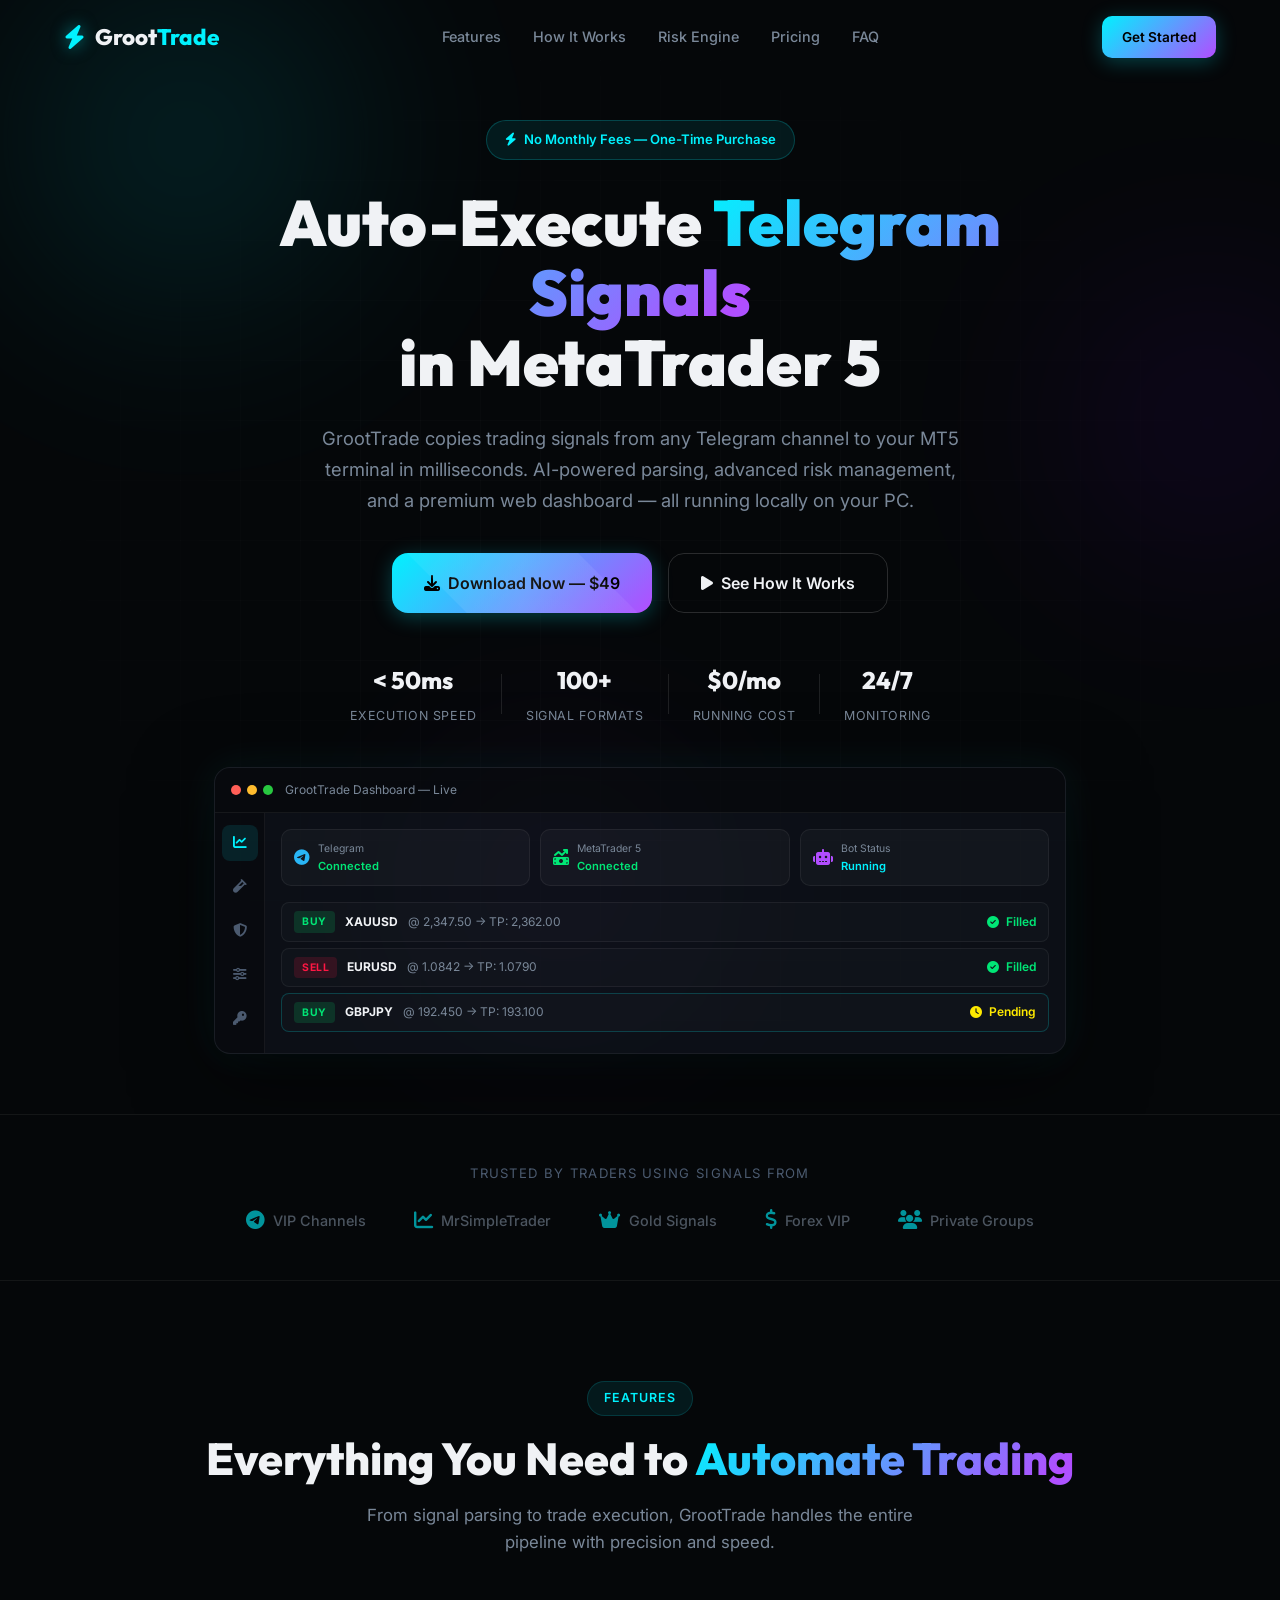
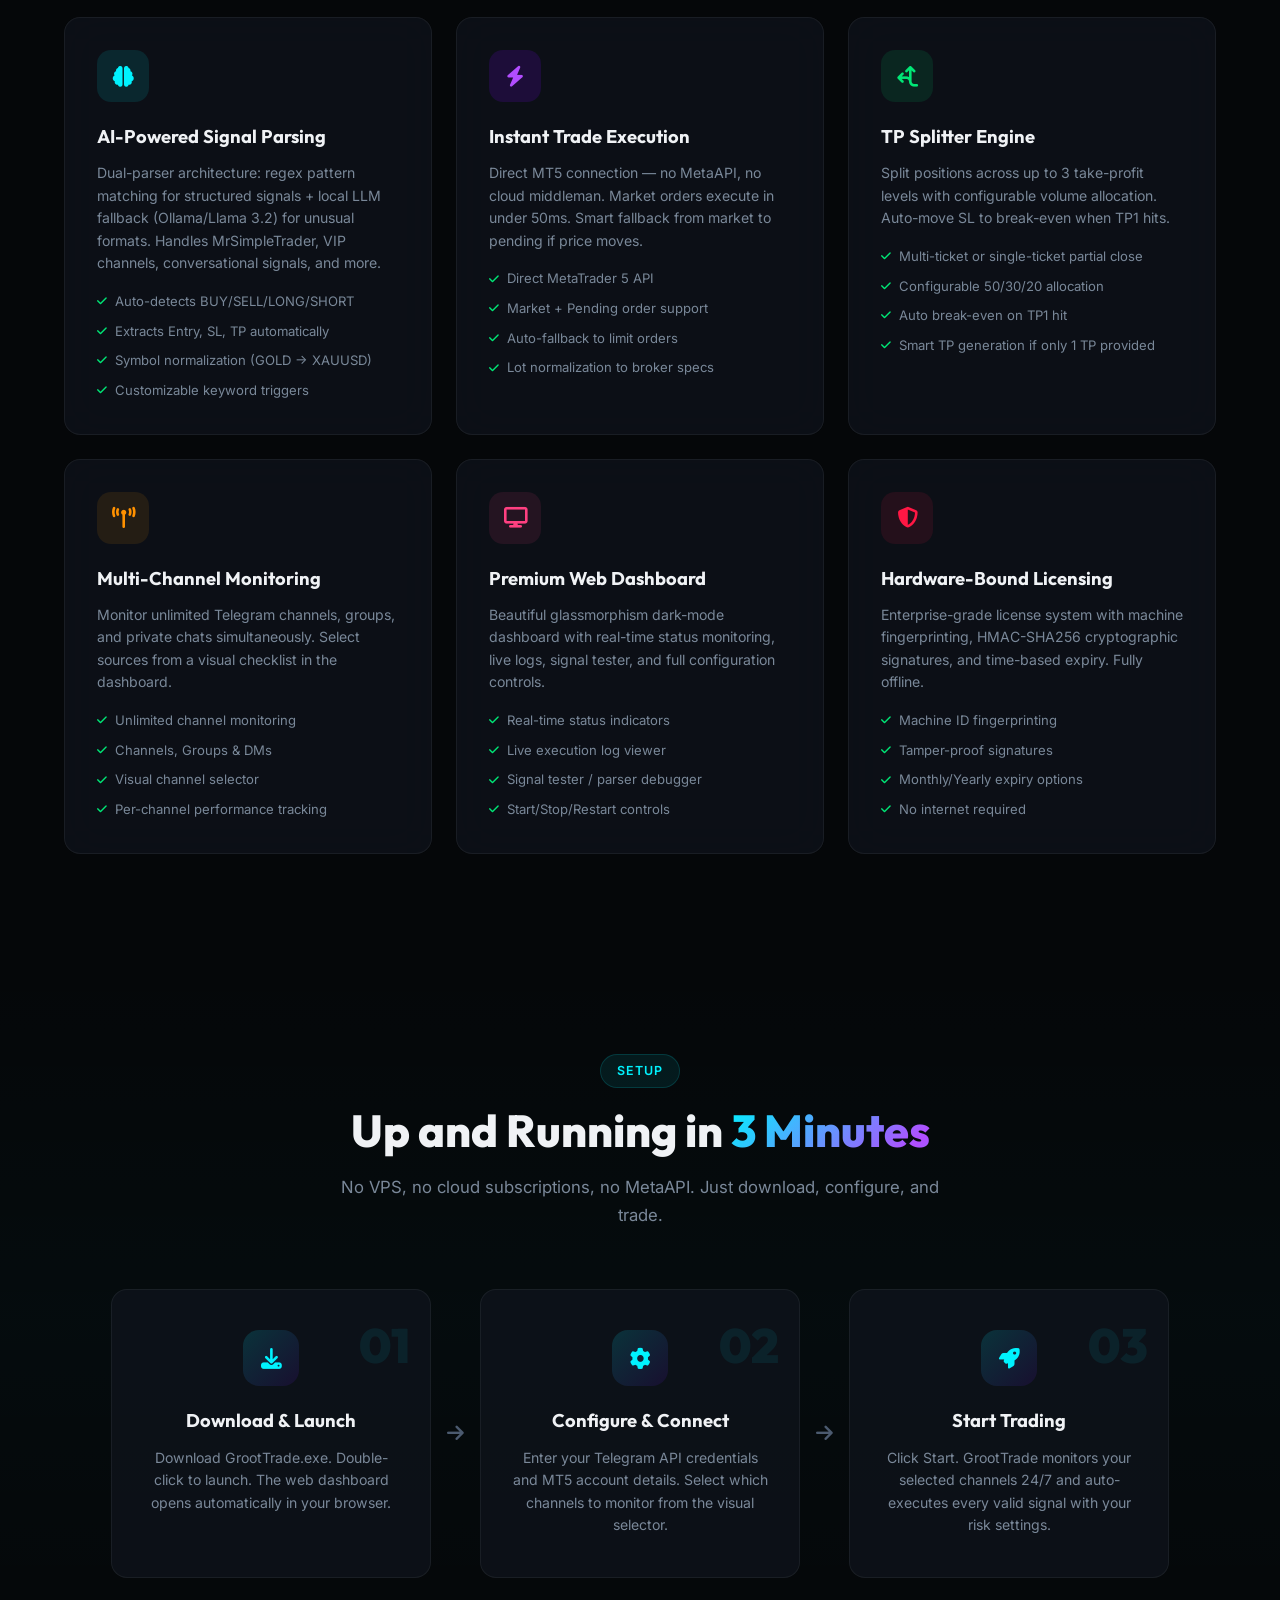
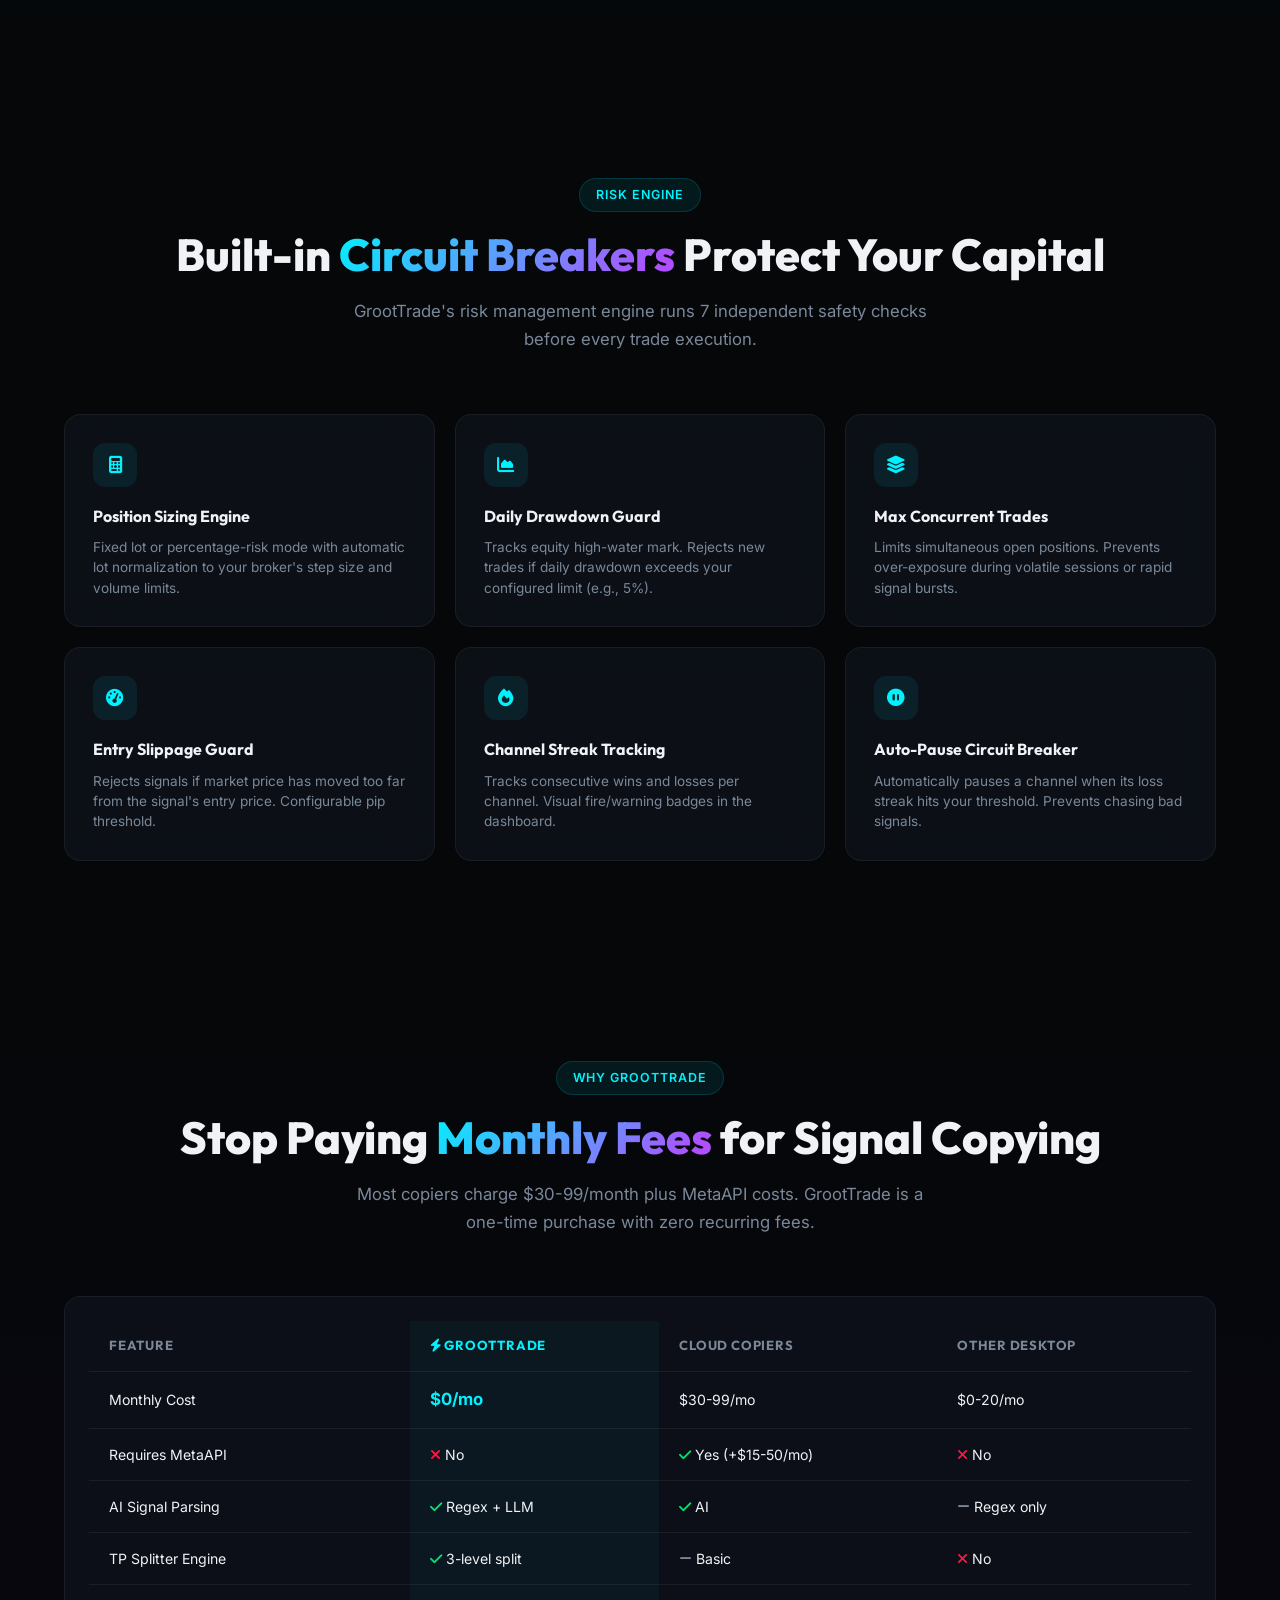
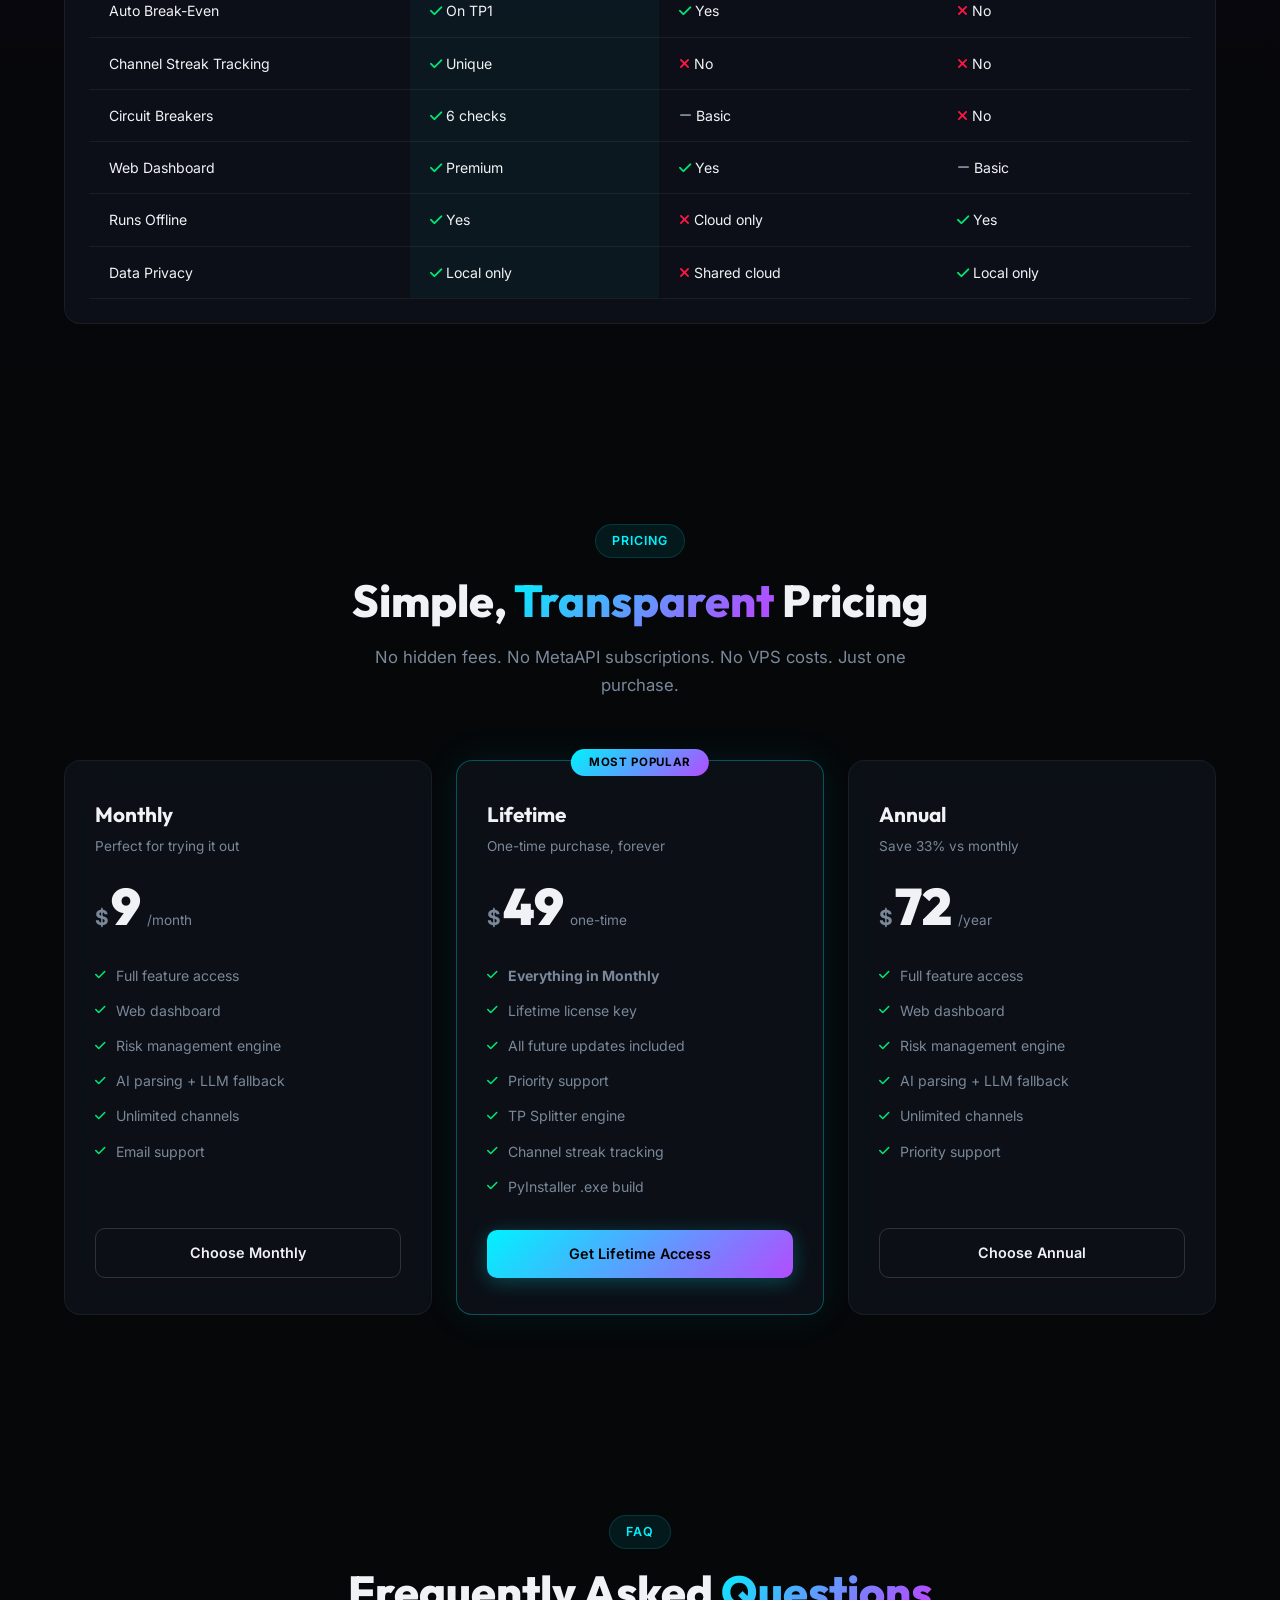
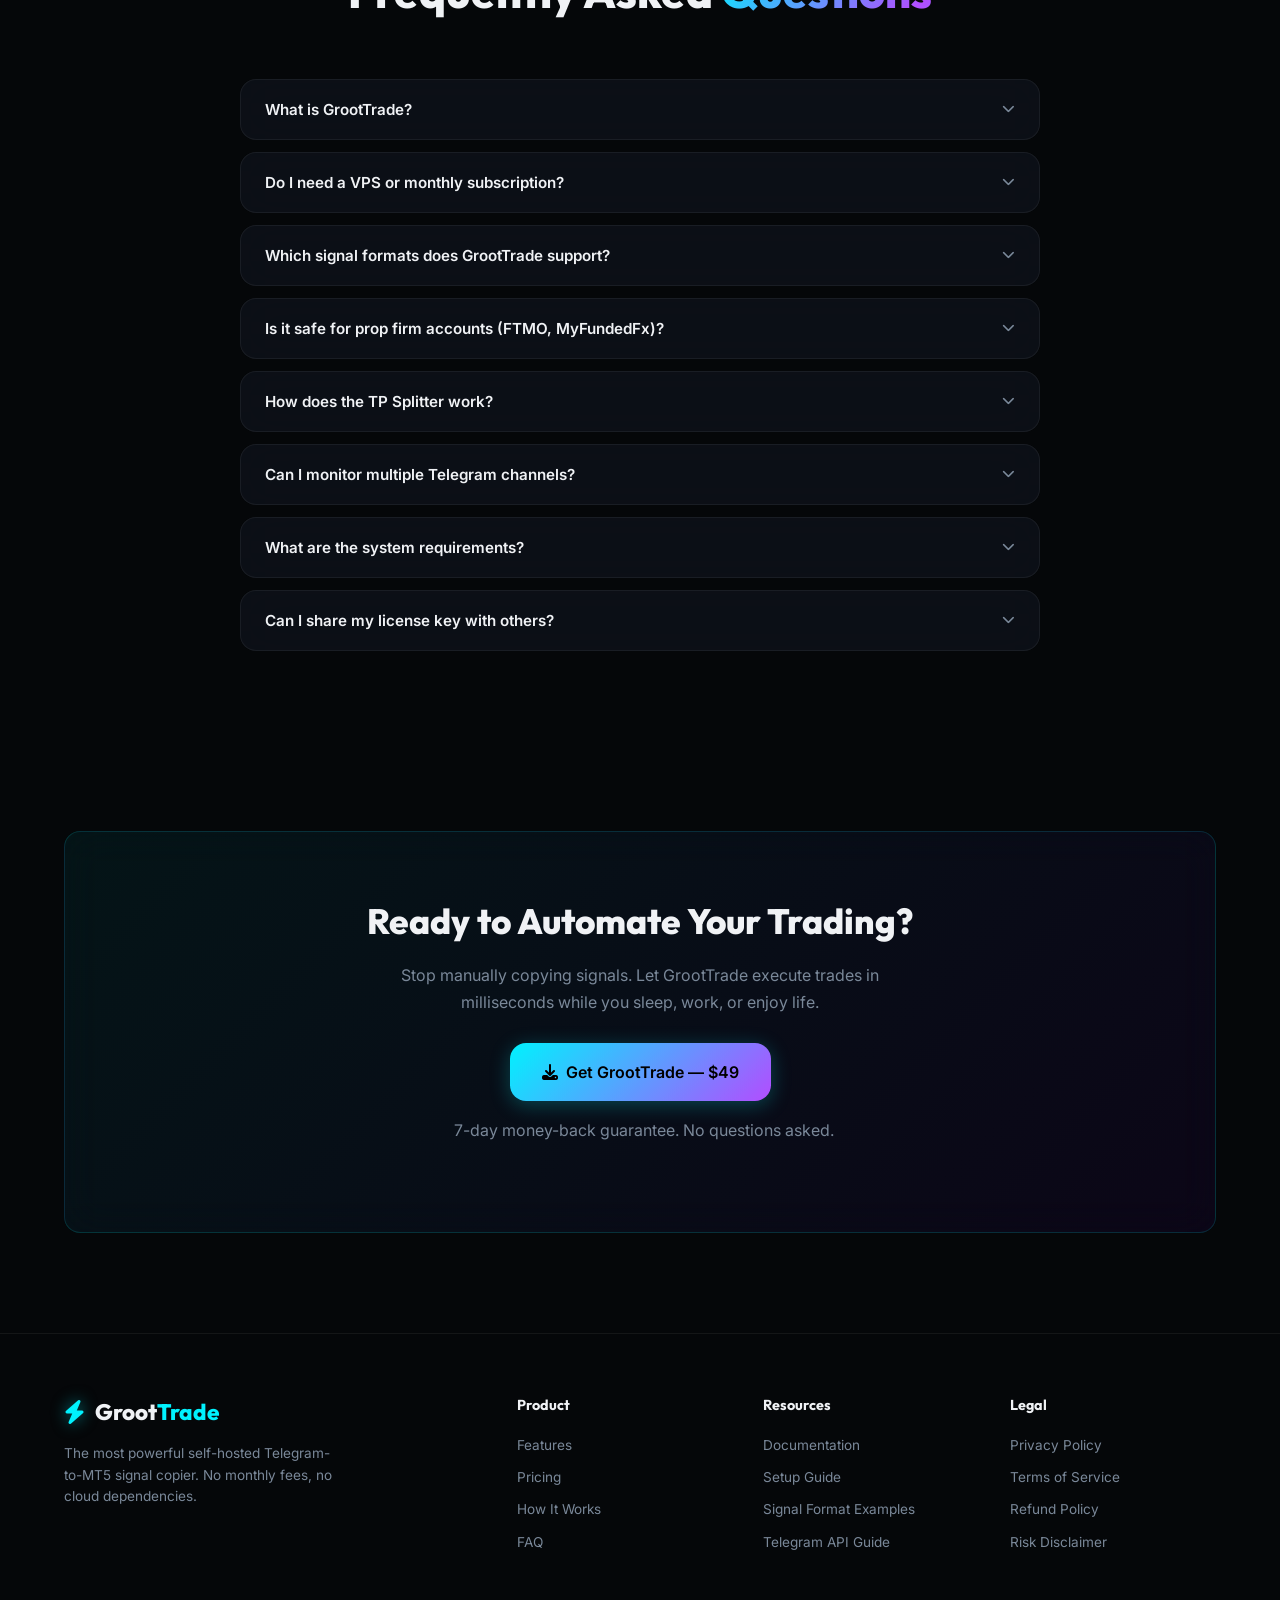
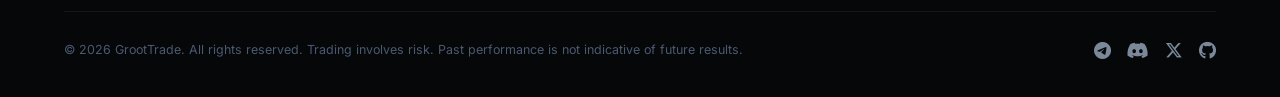
==== TradingStrategies/website/index.html @ 27b7aeb6 "feat: Add GrootTrade product landing page with full SEO - Premium dark glassmorphism design with gra" ====
<!DOCTYPE html>
<html lang="en">
<head>
    <meta charset="UTF-8">
    <meta name="viewport" content="width=device-width, initial-scale=1.0">

    <!-- Primary SEO Meta Tags -->
    <title>GrootTrade — Telegram to MT5 Signal Copier | Auto-Execute Trading Signals</title>
    <meta name="description" content="GrootTrade automatically copies Telegram trading signals to MetaTrader 5 with AI parsing, risk management, TP splitting, and channel streak tracking. One-time purchase, no monthly fees.">
    <meta name="keywords" content="telegram signal copier, MT5 copier, telegram to metatrader, forex signal copier, gold signal copier, XAUUSD copier, trading bot, auto trading, telegram trading bot, signal execution, prop firm copier, forex automation, MT5 automation, trade copier software">
    <meta name="author" content="GrootTrade">
    <meta name="robots" content="index, follow">
    <link rel="canonical" href="https://groottrade.com/">

    <!-- Open Graph / Facebook -->
    <meta property="og:type" content="website">
    <meta property="og:url" content="https://groottrade.com/">
    <meta property="og:title" content="GrootTrade — Telegram to MT5 Signal Copier">
    <meta property="og:description" content="Auto-execute Telegram trading signals in MetaTrader 5. AI parsing, risk management, TP splitting. One-time purchase.">
    <meta property="og:image" content="https://groottrade.com/assets/og-preview.png">
    <meta property="og:site_name" content="GrootTrade">

    <!-- Twitter Card -->
    <meta name="twitter:card" content="summary_large_image">
    <meta name="twitter:url" content="https://groottrade.com/">
    <meta name="twitter:title" content="GrootTrade — Telegram to MT5 Signal Copier">
    <meta name="twitter:description" content="Auto-execute Telegram trading signals in MetaTrader 5. AI parsing, risk management, TP splitting. One-time purchase.">
    <meta name="twitter:image" content="https://groottrade.com/assets/og-preview.png">

    <!-- Structured Data (JSON-LD) -->
    <script type="application/ld+json">
    {
        "@context": "https://schema.org",
        "@type": "SoftwareApplication",
        "name": "GrootTrade",
        "operatingSystem": "Windows",
        "applicationCategory": "FinanceApplication",
        "description": "Telegram to MetaTrader 5 signal copier with AI parsing, risk management, and automated trade execution.",
        "offers": {
            "@type": "Offer",
            "price": "49.00",
            "priceCurrency": "USD",
            "availability": "https://schema.org/InStock"
        },
        "aggregateRating": {
            "@type": "AggregateRating",
            "ratingValue": "4.8",
            "reviewCount": "142"
        },
        "featureList": [
            "AI-Powered Signal Parsing",
            "Risk Management Engine",
            "TP Splitter with Auto Break-Even",
            "Channel Streak Tracking",
            "Hardware-Bound Licensing",
            "Web Dashboard"
        ]
    }
    </script>

    <!-- FAQ Structured Data -->
    <script type="application/ld+json">
    {
        "@context": "https://schema.org",
        "@type": "FAQPage",
        "mainEntity": [
            {
                "@type": "Question",
                "name": "What is GrootTrade?",
                "acceptedAnswer": {
                    "@type": "Answer",
                    "text": "GrootTrade is a desktop application that automatically copies trading signals from Telegram channels to your MetaTrader 5 terminal. It uses AI-powered parsing to extract trade details (symbol, action, entry, SL, TP) and executes them with advanced risk management."
                }
            },
            {
                "@type": "Question",
                "name": "Does GrootTrade require a VPS or monthly subscription?",
                "acceptedAnswer": {
                    "@type": "Answer",
                    "text": "No. GrootTrade runs locally on your Windows PC and connects directly to MetaTrader 5. There are no monthly fees, no VPS required, and no third-party API dependencies like MetaAPI."
                }
            },
            {
                "@type": "Question",
                "name": "What trading signals can GrootTrade parse?",
                "acceptedAnswer": {
                    "@type": "Answer",
                    "text": "GrootTrade supports multiple signal formats including structured signals, conversational formats, and MrSimpleTrader-style messages. It uses regex pattern matching with an optional LLM fallback (Ollama) for unusual formats."
                }
            },
            {
                "@type": "Question",
                "name": "Is GrootTrade safe for prop firm accounts?",
                "acceptedAnswer": {
                    "@type": "Answer",
                    "text": "Yes. GrootTrade includes daily drawdown guards, maximum concurrent trade limits, entry slippage protection, and auto-pause circuit breakers. These features help protect prop firm accounts from exceeding risk limits."
                }
            }
        ]
    }
    </script>

    <!-- Fonts -->
    <link rel="preconnect" href="https://fonts.googleapis.com">
    <link rel="preconnect" href="https://fonts.gstatic.com" crossorigin>
    <link href="https://fonts.googleapis.com/css2?family=Inter:wght@300;400;500;600;700;800&family=Outfit:wght@400;500;600;700;800;900&family=JetBrains+Mono:wght@400;500&display=swap" rel="stylesheet">

    <!-- FontAwesome Icons -->
    <link rel="stylesheet" href="https://cdnjs.cloudflare.com/ajax/libs/font-awesome/6.4.0/css/all.min.css">

    <!-- Stylesheet -->
    <link rel="stylesheet" href="style.css">

    <!-- Favicon -->
    <link rel="icon" type="image/svg+xml" href="data:image/svg+xml,<svg xmlns='http://www.w3.org/2000/svg' viewBox='0 0 100 100'><text y='.9em' font-size='90'>⚡</text></svg>">
</head>
<body>
    <!-- Navigation -->
    <nav class="navbar" id="navbar">
        <div class="container nav-container">
            <a href="#" class="nav-logo" aria-label="GrootTrade Home">
                <i class="fa-solid fa-bolt logo-icon"></i>
                <span class="logo-text">Groot<span>Trade</span></span>
            </a>
            <div class="nav-links" id="nav-links">
                <a href="#features" class="nav-link">Features</a>
                <a href="#how-it-works" class="nav-link">How It Works</a>
                <a href="#risk" class="nav-link">Risk Engine</a>
                <a href="#pricing" class="nav-link">Pricing</a>
                <a href="#faq" class="nav-link">FAQ</a>
            </div>
            <div class="nav-actions">
                <a href="#pricing" class="btn btn-primary nav-cta">Get Started</a>
                <button class="mobile-toggle" id="mobile-toggle" aria-label="Toggle menu">
                    <i class="fa-solid fa-bars"></i>
                </button>
            </div>
        </div>
    </nav>

    <!-- Hero Section -->
    <header class="hero" id="hero">
        <div class="hero-bg-effects">
            <div class="gradient-orb orb-1"></div>
            <div class="gradient-orb orb-2"></div>
            <div class="gradient-orb orb-3"></div>
            <div class="grid-overlay"></div>
        </div>
        <div class="container hero-content">
            <div class="hero-badge">
                <i class="fa-solid fa-bolt"></i>
                <span>No Monthly Fees — One-Time Purchase</span>
            </div>
            <h1 class="hero-title">
                Auto-Execute <span class="gradient-text">Telegram Signals</span>
                <br>in MetaTrader 5
            </h1>
            <p class="hero-subtitle">
                GrootTrade copies trading signals from any Telegram channel to your MT5 terminal in milliseconds.
                AI-powered parsing, advanced risk management, and a premium web dashboard — all running locally on your PC.
            </p>
            <div class="hero-actions">
                <a href="#pricing" class="btn btn-primary btn-large hero-cta">
                    <i class="fa-solid fa-download"></i> Download Now — $49
                </a>
                <a href="#how-it-works" class="btn btn-outline btn-large">
                    <i class="fa-solid fa-play"></i> See How It Works
                </a>
            </div>
            <div class="hero-stats">
                <div class="stat-item">
                    <span class="stat-value">< 50ms</span>
                    <span class="stat-label">Execution Speed</span>
                </div>
                <div class="stat-divider"></div>
                <div class="stat-item">
                    <span class="stat-value">100+</span>
                    <span class="stat-label">Signal Formats</span>
                </div>
                <div class="stat-divider"></div>
                <div class="stat-item">
                    <span class="stat-value">$0/mo</span>
                    <span class="stat-label">Running Cost</span>
                </div>
                <div class="stat-divider"></div>
                <div class="stat-item">
                    <span class="stat-value">24/7</span>
                    <span class="stat-label">Monitoring</span>
                </div>
            </div>
        </div>
        <div class="hero-visual">
            <div class="dashboard-preview glass-card">
                <div class="preview-header">
                    <div class="preview-dots">
                        <span class="dot red"></span>
                        <span class="dot yellow"></span>
                        <span class="dot green"></span>
                    </div>
                    <span class="preview-title">GrootTrade Dashboard — Live</span>
                </div>
                <div class="preview-body">
                    <div class="preview-sidebar">
                        <div class="preview-menu-item active"><i class="fa-solid fa-chart-line"></i></div>
                        <div class="preview-menu-item"><i class="fa-solid fa-vial"></i></div>
                        <div class="preview-menu-item"><i class="fa-solid fa-shield-halved"></i></div>
                        <div class="preview-menu-item"><i class="fa-solid fa-sliders"></i></div>
                        <div class="preview-menu-item"><i class="fa-solid fa-key"></i></div>
                    </div>
                    <div class="preview-content">
                        <div class="preview-cards">
                            <div class="mini-card tg">
                                <div class="mini-card-icon"><i class="fa-brands fa-telegram"></i></div>
                                <div class="mini-card-info">
                                    <span class="mini-label">Telegram</span>
                                    <span class="mini-value connected">Connected</span>
                                </div>
                            </div>
                            <div class="mini-card mt5">
                                <div class="mini-card-icon"><i class="fa-solid fa-money-bill-trend-up"></i></div>
                                <div class="mini-card-info">
                                    <span class="mini-label">MetaTrader 5</span>
                                    <span class="mini-value connected">Connected</span>
                                </div>
                            </div>
                            <div class="mini-card bot">
                                <div class="mini-card-icon"><i class="fa-solid fa-robot"></i></div>
                                <div class="mini-card-info">
                                    <span class="mini-label">Bot Status</span>
                                    <span class="mini-value running">Running</span>
                                </div>
                            </div>
                        </div>
                        <div class="preview-signal-feed">
                            <div class="signal-entry buy animate-in">
                                <span class="signal-badge buy-badge">BUY</span>
                                <span class="signal-symbol">XAUUSD</span>
                                <span class="signal-detail">@ 2,347.50 → TP: 2,362.00</span>
                                <span class="signal-status"><i class="fa-solid fa-check-circle"></i> Filled</span>
                            </div>
                            <div class="signal-entry sell animate-in delay-1">
                                <span class="signal-badge sell-badge">SELL</span>
                                <span class="signal-symbol">EURUSD</span>
                                <span class="signal-detail">@ 1.0842 → TP: 1.0790</span>
                                <span class="signal-status"><i class="fa-solid fa-check-circle"></i> Filled</span>
                            </div>
                            <div class="signal-entry buy animate-in delay-2">
                                <span class="signal-badge buy-badge">BUY</span>
                                <span class="signal-symbol">GBPJPY</span>
                                <span class="signal-detail">@ 192.450 → TP: 193.100</span>
                                <span class="signal-status pending"><i class="fa-solid fa-clock"></i> Pending</span>
                            </div>
                        </div>
                    </div>
                </div>
            </div>
        </div>
    </header>

    <!-- Trusted By / Social Proof -->
    <section class="social-proof">
        <div class="container">
            <p class="proof-label">Trusted by Traders Using Signals From</p>
            <div class="proof-logos">
                <div class="proof-item">
                    <i class="fa-brands fa-telegram"></i>
                    <span>VIP Channels</span>
                </div>
                <div class="proof-item">
                    <i class="fa-solid fa-chart-line"></i>
                    <span>MrSimpleTrader</span>
                </div>
                <div class="proof-item">
                    <i class="fa-solid fa-crown"></i>
                    <span>Gold Signals</span>
                </div>
                <div class="proof-item">
                    <i class="fa-solid fa-dollar-sign"></i>
                    <span>Forex VIP</span>
                </div>
                <div class="proof-item">
                    <i class="fa-solid fa-users"></i>
                    <span>Private Groups</span>
                </div>
            </div>
        </div>
    </section>

    <!-- Features Grid -->
    <section class="features" id="features">
        <div class="container">
            <div class="section-header">
                <span class="section-badge">Features</span>
                <h2 class="section-title">Everything You Need to <span class="gradient-text">Automate Trading</span></h2>
                <p class="section-subtitle">From signal parsing to trade execution, GrootTrade handles the entire pipeline with precision and speed.</p>
            </div>
            <div class="features-grid">
                <div class="feature-card glass-card" id="feature-ai-parsing">
                    <div class="feature-icon-wrap cyan">
                        <i class="fa-solid fa-brain"></i>
                    </div>
                    <h3>AI-Powered Signal Parsing</h3>
                    <p>Dual-parser architecture: regex pattern matching for structured signals + local LLM fallback (Ollama/Llama 3.2) for unusual formats. Handles MrSimpleTrader, VIP channels, conversational signals, and more.</p>
                    <ul class="feature-list">
                        <li><i class="fa-solid fa-check"></i> Auto-detects BUY/SELL/LONG/SHORT</li>
                        <li><i class="fa-solid fa-check"></i> Extracts Entry, SL, TP automatically</li>
                        <li><i class="fa-solid fa-check"></i> Symbol normalization (GOLD → XAUUSD)</li>
                        <li><i class="fa-solid fa-check"></i> Customizable keyword triggers</li>
                    </ul>
                </div>

                <div class="feature-card glass-card" id="feature-execution">
                    <div class="feature-icon-wrap purple">
                        <i class="fa-solid fa-bolt"></i>
                    </div>
                    <h3>Instant Trade Execution</h3>
                    <p>Direct MT5 connection — no MetaAPI, no cloud middleman. Market orders execute in under 50ms. Smart fallback from market to pending if price moves.</p>
                    <ul class="feature-list">
                        <li><i class="fa-solid fa-check"></i> Direct MetaTrader 5 API</li>
                        <li><i class="fa-solid fa-check"></i> Market + Pending order support</li>
                        <li><i class="fa-solid fa-check"></i> Auto-fallback to limit orders</li>
                        <li><i class="fa-solid fa-check"></i> Lot normalization to broker specs</li>
                    </ul>
                </div>

                <div class="feature-card glass-card" id="feature-tp-splitter">
                    <div class="feature-icon-wrap green">
                        <i class="fa-solid fa-arrows-split-up-and-left"></i>
                    </div>
                    <h3>TP Splitter Engine</h3>
                    <p>Split positions across up to 3 take-profit levels with configurable volume allocation. Auto-move SL to break-even when TP1 hits.</p>
                    <ul class="feature-list">
                        <li><i class="fa-solid fa-check"></i> Multi-ticket or single-ticket partial close</li>
                        <li><i class="fa-solid fa-check"></i> Configurable 50/30/20 allocation</li>
                        <li><i class="fa-solid fa-check"></i> Auto break-even on TP1 hit</li>
                        <li><i class="fa-solid fa-check"></i> Smart TP generation if only 1 TP provided</li>
                    </ul>
                </div>

                <div class="feature-card glass-card" id="feature-multi-channel">
                    <div class="feature-icon-wrap orange">
                        <i class="fa-solid fa-tower-broadcast"></i>
                    </div>
                    <h3>Multi-Channel Monitoring</h3>
                    <p>Monitor unlimited Telegram channels, groups, and private chats simultaneously. Select sources from a visual checklist in the dashboard.</p>
                    <ul class="feature-list">
                        <li><i class="fa-solid fa-check"></i> Unlimited channel monitoring</li>
                        <li><i class="fa-solid fa-check"></i> Channels, Groups & DMs</li>
                        <li><i class="fa-solid fa-check"></i> Visual channel selector</li>
                        <li><i class="fa-solid fa-check"></i> Per-channel performance tracking</li>
                    </ul>
                </div>

                <div class="feature-card glass-card" id="feature-dashboard">
                    <div class="feature-icon-wrap pink">
                        <i class="fa-solid fa-display"></i>
                    </div>
                    <h3>Premium Web Dashboard</h3>
                    <p>Beautiful glassmorphism dark-mode dashboard with real-time status monitoring, live logs, signal tester, and full configuration controls.</p>
                    <ul class="feature-list">
                        <li><i class="fa-solid fa-check"></i> Real-time status indicators</li>
                        <li><i class="fa-solid fa-check"></i> Live execution log viewer</li>
                        <li><i class="fa-solid fa-check"></i> Signal tester / parser debugger</li>
                        <li><i class="fa-solid fa-check"></i> Start/Stop/Restart controls</li>
                    </ul>
                </div>

                <div class="feature-card glass-card" id="feature-licensing">
                    <div class="feature-icon-wrap red">
                        <i class="fa-solid fa-shield-halved"></i>
                    </div>
                    <h3>Hardware-Bound Licensing</h3>
                    <p>Enterprise-grade license system with machine fingerprinting, HMAC-SHA256 cryptographic signatures, and time-based expiry. Fully offline.</p>
                    <ul class="feature-list">
                        <li><i class="fa-solid fa-check"></i> Machine ID fingerprinting</li>
                        <li><i class="fa-solid fa-check"></i> Tamper-proof signatures</li>
                        <li><i class="fa-solid fa-check"></i> Monthly/Yearly expiry options</li>
                        <li><i class="fa-solid fa-check"></i> No internet required</li>
                    </ul>
                </div>
            </div>
        </div>
    </section>

    <!-- How It Works -->
    <section class="how-it-works" id="how-it-works">
        <div class="container">
            <div class="section-header">
                <span class="section-badge">Setup</span>
                <h2 class="section-title">Up and Running in <span class="gradient-text">3 Minutes</span></h2>
                <p class="section-subtitle">No VPS, no cloud subscriptions, no MetaAPI. Just download, configure, and trade.</p>
            </div>
            <div class="steps-grid">
                <div class="step-card">
                    <div class="step-number">01</div>
                    <div class="step-icon"><i class="fa-solid fa-download"></i></div>
                    <h3>Download & Launch</h3>
                    <p>Download GrootTrade.exe. Double-click to launch. The web dashboard opens automatically in your browser.</p>
                </div>
                <div class="step-connector"><i class="fa-solid fa-arrow-right"></i></div>
                <div class="step-card">
                    <div class="step-number">02</div>
                    <div class="step-icon"><i class="fa-solid fa-gear"></i></div>
                    <h3>Configure & Connect</h3>
                    <p>Enter your Telegram API credentials and MT5 account details. Select which channels to monitor from the visual selector.</p>
                </div>
                <div class="step-connector"><i class="fa-solid fa-arrow-right"></i></div>
                <div class="step-card">
                    <div class="step-number">03</div>
                    <div class="step-icon"><i class="fa-solid fa-rocket"></i></div>
                    <h3>Start Trading</h3>
                    <p>Click Start. GrootTrade monitors your selected channels 24/7 and auto-executes every valid signal with your risk settings.</p>
                </div>
            </div>
        </div>
    </section>

    <!-- Risk Management Engine -->
    <section class="risk-engine" id="risk">
        <div class="container">
            <div class="section-header">
                <span class="section-badge">Risk Engine</span>
                <h2 class="section-title">Built-in <span class="gradient-text">Circuit Breakers</span> Protect Your Capital</h2>
                <p class="section-subtitle">GrootTrade's risk management engine runs 7 independent safety checks before every trade execution.</p>
            </div>
            <div class="risk-grid">
                <div class="risk-item glass-card">
                    <div class="risk-icon"><i class="fa-solid fa-calculator"></i></div>
                    <h4>Position Sizing Engine</h4>
                    <p>Fixed lot or percentage-risk mode with automatic lot normalization to your broker's step size and volume limits.</p>
                </div>
                <div class="risk-item glass-card">
                    <div class="risk-icon"><i class="fa-solid fa-chart-area"></i></div>
                    <h4>Daily Drawdown Guard</h4>
                    <p>Tracks equity high-water mark. Rejects new trades if daily drawdown exceeds your configured limit (e.g., 5%).</p>
                </div>
                <div class="risk-item glass-card">
                    <div class="risk-icon"><i class="fa-solid fa-layer-group"></i></div>
                    <h4>Max Concurrent Trades</h4>
                    <p>Limits simultaneous open positions. Prevents over-exposure during volatile sessions or rapid signal bursts.</p>
                </div>
                <div class="risk-item glass-card">
                    <div class="risk-icon"><i class="fa-solid fa-gauge-high"></i></div>
                    <h4>Entry Slippage Guard</h4>
                    <p>Rejects signals if market price has moved too far from the signal's entry price. Configurable pip threshold.</p>
                </div>
                <div class="risk-item glass-card">
                    <div class="risk-icon"><i class="fa-solid fa-fire"></i></div>
                    <h4>Channel Streak Tracking</h4>
                    <p>Tracks consecutive wins and losses per channel. Visual fire/warning badges in the dashboard.</p>
                </div>
                <div class="risk-item glass-card">
                    <div class="risk-icon"><i class="fa-solid fa-circle-pause"></i></div>
                    <h4>Auto-Pause Circuit Breaker</h4>
                    <p>Automatically pauses a channel when its loss streak hits your threshold. Prevents chasing bad signals.</p>
                </div>
            </div>
        </div>
    </section>

    <!-- Comparison Section -->
    <section class="comparison" id="comparison">
        <div class="container">
            <div class="section-header">
                <span class="section-badge">Why GrootTrade</span>
                <h2 class="section-title">Stop Paying <span class="gradient-text">Monthly Fees</span> for Signal Copying</h2>
                <p class="section-subtitle">Most copiers charge $30-99/month plus MetaAPI costs. GrootTrade is a one-time purchase with zero recurring fees.</p>
            </div>
            <div class="comparison-table-wrap glass-card">
                <table class="comparison-table">
                    <thead>
                        <tr>
                            <th>Feature</th>
                            <th class="highlight-col"><i class="fa-solid fa-bolt"></i> GrootTrade</th>
                            <th>Cloud Copiers</th>
                            <th>Other Desktop</th>
                        </tr>
                    </thead>
                    <tbody>
                        <tr>
                            <td>Monthly Cost</td>
                            <td class="highlight-col"><strong class="accent">$0/mo</strong></td>
                            <td>$30-99/mo</td>
                            <td>$0-20/mo</td>
                        </tr>
                        <tr>
                            <td>Requires MetaAPI</td>
                            <td class="highlight-col"><i class="fa-solid fa-xmark no"></i> No</td>
                            <td><i class="fa-solid fa-check yes"></i> Yes (+$15-50/mo)</td>
                            <td><i class="fa-solid fa-xmark no"></i> No</td>
                        </tr>
                        <tr>
                            <td>AI Signal Parsing</td>
                            <td class="highlight-col"><i class="fa-solid fa-check yes"></i> Regex + LLM</td>
                            <td><i class="fa-solid fa-check yes"></i> AI</td>
                            <td><i class="fa-solid fa-minus neutral"></i> Regex only</td>
                        </tr>
                        <tr>
                            <td>TP Splitter Engine</td>
                            <td class="highlight-col"><i class="fa-solid fa-check yes"></i> 3-level split</td>
                            <td><i class="fa-solid fa-minus neutral"></i> Basic</td>
                            <td><i class="fa-solid fa-xmark no"></i> No</td>
                        </tr>
                        <tr>
                            <td>Auto Break-Even</td>
                            <td class="highlight-col"><i class="fa-solid fa-check yes"></i> On TP1</td>
                            <td><i class="fa-solid fa-check yes"></i> Yes</td>
                            <td><i class="fa-solid fa-xmark no"></i> No</td>
                        </tr>
                        <tr>
                            <td>Channel Streak Tracking</td>
                            <td class="highlight-col"><i class="fa-solid fa-check yes"></i> Unique</td>
                            <td><i class="fa-solid fa-xmark no"></i> No</td>
                            <td><i class="fa-solid fa-xmark no"></i> No</td>
                        </tr>
                        <tr>
                            <td>Circuit Breakers</td>
                            <td class="highlight-col"><i class="fa-solid fa-check yes"></i> 6 checks</td>
                            <td><i class="fa-solid fa-minus neutral"></i> Basic</td>
                            <td><i class="fa-solid fa-xmark no"></i> No</td>
                        </tr>
                        <tr>
                            <td>Web Dashboard</td>
                            <td class="highlight-col"><i class="fa-solid fa-check yes"></i> Premium</td>
                            <td><i class="fa-solid fa-check yes"></i> Yes</td>
                            <td><i class="fa-solid fa-minus neutral"></i> Basic</td>
                        </tr>
                        <tr>
                            <td>Runs Offline</td>
                            <td class="highlight-col"><i class="fa-solid fa-check yes"></i> Yes</td>
                            <td><i class="fa-solid fa-xmark no"></i> Cloud only</td>
                            <td><i class="fa-solid fa-check yes"></i> Yes</td>
                        </tr>
                        <tr>
                            <td>Data Privacy</td>
                            <td class="highlight-col"><i class="fa-solid fa-check yes"></i> Local only</td>
                            <td><i class="fa-solid fa-xmark no"></i> Shared cloud</td>
                            <td><i class="fa-solid fa-check yes"></i> Local only</td>
                        </tr>
                    </tbody>
                </table>
            </div>
        </div>
    </section>

    <!-- Pricing -->
    <section class="pricing" id="pricing">
        <div class="container">
            <div class="section-header">
                <span class="section-badge">Pricing</span>
                <h2 class="section-title">Simple, <span class="gradient-text">Transparent</span> Pricing</h2>
                <p class="section-subtitle">No hidden fees. No MetaAPI subscriptions. No VPS costs. Just one purchase.</p>
            </div>
            <div class="pricing-grid">
                <div class="pricing-card glass-card" id="plan-monthly">
                    <div class="plan-header">
                        <h3>Monthly</h3>
                        <p class="plan-desc">Perfect for trying it out</p>
                    </div>
                    <div class="plan-price">
                        <span class="currency">$</span>
                        <span class="amount">9</span>
                        <span class="period">/month</span>
                    </div>
                    <ul class="plan-features">
                        <li><i class="fa-solid fa-check"></i> Full feature access</li>
                        <li><i class="fa-solid fa-check"></i> Web dashboard</li>
                        <li><i class="fa-solid fa-check"></i> Risk management engine</li>
                        <li><i class="fa-solid fa-check"></i> AI parsing + LLM fallback</li>
                        <li><i class="fa-solid fa-check"></i> Unlimited channels</li>
                        <li><i class="fa-solid fa-check"></i> Email support</li>
                    </ul>
                    <a href="#" class="btn btn-outline btn-full" id="buy-monthly">Choose Monthly</a>
                </div>

                <div class="pricing-card glass-card featured" id="plan-lifetime">
                    <div class="popular-badge">Most Popular</div>
                    <div class="plan-header">
                        <h3>Lifetime</h3>
                        <p class="plan-desc">One-time purchase, forever</p>
                    </div>
                    <div class="plan-price">
                        <span class="currency">$</span>
                        <span class="amount">49</span>
                        <span class="period">one-time</span>
                    </div>
                    <ul class="plan-features">
                        <li><i class="fa-solid fa-check"></i> <strong>Everything in Monthly</strong></li>
                        <li><i class="fa-solid fa-check"></i> Lifetime license key</li>
                        <li><i class="fa-solid fa-check"></i> All future updates included</li>
                        <li><i class="fa-solid fa-check"></i> Priority support</li>
                        <li><i class="fa-solid fa-check"></i> TP Splitter engine</li>
                        <li><i class="fa-solid fa-check"></i> Channel streak tracking</li>
                        <li><i class="fa-solid fa-check"></i> PyInstaller .exe build</li>
                    </ul>
                    <a href="#" class="btn btn-primary btn-full" id="buy-lifetime">Get Lifetime Access</a>
                </div>

                <div class="pricing-card glass-card" id="plan-yearly">
                    <div class="plan-header">
                        <h3>Annual</h3>
                        <p class="plan-desc">Save 33% vs monthly</p>
                    </div>
                    <div class="plan-price">
                        <span class="currency">$</span>
                        <span class="amount">72</span>
                        <span class="period">/year</span>
                    </div>
                    <ul class="plan-features">
                        <li><i class="fa-solid fa-check"></i> Full feature access</li>
                        <li><i class="fa-solid fa-check"></i> Web dashboard</li>
                        <li><i class="fa-solid fa-check"></i> Risk management engine</li>
                        <li><i class="fa-solid fa-check"></i> AI parsing + LLM fallback</li>
                        <li><i class="fa-solid fa-check"></i> Unlimited channels</li>
                        <li><i class="fa-solid fa-check"></i> Priority support</li>
                    </ul>
                    <a href="#" class="btn btn-outline btn-full" id="buy-yearly">Choose Annual</a>
                </div>
            </div>
        </div>
    </section>

    <!-- FAQ -->
    <section class="faq" id="faq">
        <div class="container">
            <div class="section-header">
                <span class="section-badge">FAQ</span>
                <h2 class="section-title">Frequently Asked <span class="gradient-text">Questions</span></h2>
            </div>
            <div class="faq-grid">
                <div class="faq-item glass-card" id="faq-1">
                    <button class="faq-question" aria-expanded="false">
                        <span>What is GrootTrade?</span>
                        <i class="fa-solid fa-chevron-down faq-arrow"></i>
                    </button>
                    <div class="faq-answer">
                        <p>GrootTrade is a desktop application that automatically copies trading signals from Telegram channels to your MetaTrader 5 terminal. It uses AI-powered parsing to extract trade details (symbol, action, entry, SL, TP) and executes them with advanced risk management controls.</p>
                    </div>
                </div>
                <div class="faq-item glass-card" id="faq-2">
                    <button class="faq-question" aria-expanded="false">
                        <span>Do I need a VPS or monthly subscription?</span>
                        <i class="fa-solid fa-chevron-down faq-arrow"></i>
                    </button>
                    <div class="faq-answer">
                        <p>No. GrootTrade runs locally on your Windows PC and connects directly to MetaTrader 5. There are no monthly fees, no VPS required, and no third-party API dependencies like MetaAPI. Your computer just needs to be running while you want to copy signals.</p>
                    </div>
                </div>
                <div class="faq-item glass-card" id="faq-3">
                    <button class="faq-question" aria-expanded="false">
                        <span>Which signal formats does GrootTrade support?</span>
                        <i class="fa-solid fa-chevron-down faq-arrow"></i>
                    </button>
                    <div class="faq-answer">
                        <p>GrootTrade supports structured signals, conversational formats, MrSimpleTrader-style messages, and over 100+ format variations. The regex engine handles most patterns automatically. For unusual formats, the optional LLM fallback (using local Ollama with Llama 3.2) provides additional coverage. You can also customize the keyword triggers (SL, TP, Entry keywords) from the dashboard.</p>
                    </div>
                </div>
                <div class="faq-item glass-card" id="faq-4">
                    <button class="faq-question" aria-expanded="false">
                        <span>Is it safe for prop firm accounts (FTMO, MyFundedFx)?</span>
                        <i class="fa-solid fa-chevron-down faq-arrow"></i>
                    </button>
                    <div class="faq-answer">
                        <p>Yes. GrootTrade includes daily drawdown guards, maximum concurrent trade limits, entry slippage protection, and auto-pause circuit breakers. These features help protect prop firm accounts from exceeding risk limits. You can configure a daily drawdown percentage threshold that will automatically stop trading if breached.</p>
                    </div>
                </div>
                <div class="faq-item glass-card" id="faq-5">
                    <button class="faq-question" aria-expanded="false">
                        <span>How does the TP Splitter work?</span>
                        <i class="fa-solid fa-chevron-down faq-arrow"></i>
                    </button>
                    <div class="faq-answer">
                        <p>The TP Splitter divides your position across up to 3 take-profit levels with configurable volume allocation (e.g., 50% at TP1, 30% at TP2, 20% at TP3). It supports two modes: Multiple Tickets (3 separate orders) or Single Ticket with Partial Closes. When TP1 is hit, it automatically moves your stop loss to break-even to protect profits.</p>
                    </div>
                </div>
                <div class="faq-item glass-card" id="faq-6">
                    <button class="faq-question" aria-expanded="false">
                        <span>Can I monitor multiple Telegram channels?</span>
                        <i class="fa-solid fa-chevron-down faq-arrow"></i>
                    </button>
                    <div class="faq-answer">
                        <p>Yes, you can monitor unlimited Telegram channels, groups, and private chats simultaneously. Each channel gets its own magic number for tracking, and the dashboard shows per-channel win/loss streaks so you can evaluate which channels perform best.</p>
                    </div>
                </div>
                <div class="faq-item glass-card" id="faq-7">
                    <button class="faq-question" aria-expanded="false">
                        <span>What are the system requirements?</span>
                        <i class="fa-solid fa-chevron-down faq-arrow"></i>
                    </button>
                    <div class="faq-answer">
                        <p>Windows 10 or later, MetaTrader 5 terminal installed and logged in, a Telegram account with API credentials (free from my.telegram.org), and an internet connection. The application runs as a lightweight .exe file and uses minimal system resources.</p>
                    </div>
                </div>
                <div class="faq-item glass-card" id="faq-8">
                    <button class="faq-question" aria-expanded="false">
                        <span>Can I share my license key with others?</span>
                        <i class="fa-solid fa-chevron-down faq-arrow"></i>
                    </button>
                    <div class="faq-answer">
                        <p>No. Each license key is hardware-bound to a specific computer using machine fingerprinting (WMIC motherboard UUID + MAC address). If you try to use a key on a different machine, activation will be rejected with a "License is locked to another computer" error.</p>
                    </div>
                </div>
            </div>
        </div>
    </section>

    <!-- CTA Section -->
    <section class="cta-section">
        <div class="container">
            <div class="cta-card glass-card">
                <div class="cta-content">
                    <h2>Ready to Automate Your Trading?</h2>
                    <p>Stop manually copying signals. Let GrootTrade execute trades in milliseconds while you sleep, work, or enjoy life.</p>
                    <div class="cta-actions">
                        <a href="#pricing" class="btn btn-primary btn-large">
                            <i class="fa-solid fa-download"></i> Get GrootTrade — $49
                        </a>
                    </div>
                    <p class="cta-guarantee"><i class="fa-solid fa-shield-check"></i> 7-day money-back guarantee. No questions asked.</p>
                </div>
            </div>
        </div>
    </section>

    <!-- Footer -->
    <footer class="site-footer" id="footer">
        <div class="container">
            <div class="footer-grid">
                <div class="footer-brand">
                    <a href="#" class="nav-logo">
                        <i class="fa-solid fa-bolt logo-icon"></i>
                        <span class="logo-text">Groot<span>Trade</span></span>
                    </a>
                    <p>The most powerful self-hosted Telegram-to-MT5 signal copier. No monthly fees, no cloud dependencies.</p>
                </div>
                <div class="footer-links">
                    <h4>Product</h4>
                    <a href="#features">Features</a>
                    <a href="#pricing">Pricing</a>
                    <a href="#how-it-works">How It Works</a>
                    <a href="#faq">FAQ</a>
                </div>
                <div class="footer-links">
                    <h4>Resources</h4>
                    <a href="#">Documentation</a>
                    <a href="#">Setup Guide</a>
                    <a href="#">Signal Format Examples</a>
                    <a href="#">Telegram API Guide</a>
                </div>
                <div class="footer-links">
                    <h4>Legal</h4>
                    <a href="#">Privacy Policy</a>
                    <a href="#">Terms of Service</a>
                    <a href="#">Refund Policy</a>
                    <a href="#">Risk Disclaimer</a>
                </div>
            </div>
            <div class="footer-bottom">
                <p>&copy; 2026 GrootTrade. All rights reserved. Trading involves risk. Past performance is not indicative of future results.</p>
                <div class="footer-social">
                    <a href="#" aria-label="Telegram"><i class="fa-brands fa-telegram"></i></a>
                    <a href="#" aria-label="Discord"><i class="fa-brands fa-discord"></i></a>
                    <a href="#" aria-label="Twitter"><i class="fa-brands fa-x-twitter"></i></a>
                    <a href="#" aria-label="GitHub"><i class="fa-brands fa-github"></i></a>
                </div>
            </div>
        </div>
    </footer>

    <script src="script.js"></script>
</body>
</html>
---- TradingStrategies/website/style.css ----
/* GrootTrade Landing Page — Premium Dark Theme
   Glassmorphism, gradient effects, micro-animations */

/* ============================================
   CSS VARIABLES
   ============================================ */
:root {
    --bg-base: #050709;
    --bg-surface: rgba(14, 17, 24, 0.85);
    --bg-card: rgba(18, 22, 32, 0.6);

    --border-color: rgba(255, 255, 255, 0.06);
    --border-glow: rgba(0, 242, 254, 0.12);

    --color-primary: #00f2fe;
    --color-primary-rgb: 0, 242, 254;
    --color-secondary: #7f00ff;
    --color-secondary-rgb: 127, 0, 255;
    --color-accent: #b24dff;

    --color-success: #00e676;
    --color-danger: #ff1744;
    --color-warning: #ffea00;
    --color-orange: #ff9100;
    --color-pink: #ff4081;

    --text-main: #f0f2f5;
    --text-muted: #7a8899;
    --text-dark: #4b5a6f;

    --font-heading: 'Outfit', sans-serif;
    --font-body: 'Inter', sans-serif;
    --font-mono: 'JetBrains Mono', monospace;

    --radius: 16px;
    --radius-sm: 10px;
    --radius-xs: 6px;
    --transition: 0.3s cubic-bezier(0.4, 0, 0.2, 1);
    --max-width: 1200px;
}

/* ============================================
   RESET & BASE
   ============================================ */
*, *::before, *::after { box-sizing: border-box; margin: 0; padding: 0; }

html {
    scroll-behavior: smooth;
    font-size: 16px;
    -webkit-font-smoothing: antialiased;
    -moz-osx-font-smoothing: grayscale;
}

body {
    font-family: var(--font-body);
    background: var(--bg-base);
    color: var(--text-main);
    line-height: 1.65;
    overflow-x: hidden;
}

.container {
    max-width: var(--max-width);
    margin: 0 auto;
    padding: 0 24px;
}

a { color: var(--color-primary); text-decoration: none; transition: color var(--transition); }
a:hover { color: #66f7ff; }

img { max-width: 100%; height: auto; }

/* ============================================
   UTILITY CLASSES
   ============================================ */
.gradient-text {
    background: linear-gradient(135deg, var(--color-primary) 0%, var(--color-accent) 50%, var(--color-primary) 100%);
    background-size: 200% auto;
    -webkit-background-clip: text;
    -webkit-text-fill-color: transparent;
    background-clip: text;
    animation: shimmer 3s linear infinite;
}

@keyframes shimmer {
    0% { background-position: 0% center; }
    100% { background-position: 200% center; }
}

.glass-card {
    background: var(--bg-card);
    backdrop-filter: blur(20px);
    -webkit-backdrop-filter: blur(20px);
    border: 1px solid var(--border-color);
    border-radius: var(--radius);
    transition: border-color var(--transition), transform var(--transition), box-shadow var(--transition);
}

.glass-card:hover {
    border-color: var(--border-glow);
    box-shadow: 0 8px 40px rgba(var(--color-primary-rgb), 0.06);
}

/* ============================================
   BUTTONS
   ============================================ */
.btn {
    display: inline-flex;
    align-items: center;
    gap: 8px;
    padding: 12px 24px;
    border: none;
    border-radius: var(--radius-sm);
    font-family: var(--font-body);
    font-weight: 600;
    font-size: 0.9rem;
    cursor: pointer;
    transition: all var(--transition);
    text-decoration: none;
    white-space: nowrap;
}

.btn-primary {
    background: linear-gradient(135deg, var(--color-primary), var(--color-accent));
    color: #000;
    box-shadow: 0 4px 20px rgba(var(--color-primary-rgb), 0.25);
}
.btn-primary:hover {
    transform: translateY(-2px);
    box-shadow: 0 6px 30px rgba(var(--color-primary-rgb), 0.4);
    color: #000;
}

.btn-outline {
    background: transparent;
    color: var(--text-main);
    border: 1px solid rgba(255, 255, 255, 0.15);
}
.btn-outline:hover {
    background: rgba(255, 255, 255, 0.05);
    border-color: rgba(var(--color-primary-rgb), 0.3);
    color: var(--color-primary);
}

.btn-large { padding: 16px 32px; font-size: 1rem; border-radius: var(--radius); }
.btn-full { width: 100%; justify-content: center; }

/* ============================================
   NAVBAR
   ============================================ */
.navbar {
    position: fixed;
    top: 0;
    left: 0;
    right: 0;
    z-index: 1000;
    padding: 16px 0;
    transition: all var(--transition);
    background: transparent;
}

.navbar.scrolled {
    background: rgba(5, 7, 9, 0.92);
    backdrop-filter: blur(20px);
    border-bottom: 1px solid var(--border-color);
    padding: 12px 0;
}

.nav-container {
    display: flex;
    align-items: center;
    justify-content: space-between;
}

.nav-logo {
    display: flex;
    align-items: center;
    gap: 10px;
    text-decoration: none;
}

.logo-icon {
    font-size: 1.5rem;
    color: var(--color-primary);
    filter: drop-shadow(0 0 8px rgba(var(--color-primary-rgb), 0.5));
}

.logo-text {
    font-family: var(--font-heading);
    font-weight: 800;
    font-size: 1.4rem;
    color: var(--text-main);
}
.logo-text span { color: var(--color-primary); }

.nav-links {
    display: flex;
    align-items: center;
    gap: 32px;
}

.nav-link {
    color: var(--text-muted);
    font-size: 0.9rem;
    font-weight: 500;
    transition: color var(--transition);
}
.nav-link:hover { color: var(--text-main); }

.nav-actions { display: flex; align-items: center; gap: 12px; }
.nav-cta { padding: 10px 20px; font-size: 0.85rem; }

.mobile-toggle {
    display: none;
    background: none;
    border: none;
    color: var(--text-main);
    font-size: 1.3rem;
    cursor: pointer;
}

/* ============================================
   HERO SECTION
   ============================================ */
.hero {
    position: relative;
    min-height: 100vh;
    display: flex;
    flex-direction: column;
    align-items: center;
    justify-content: center;
    padding: 120px 0 60px;
    overflow: hidden;
}

.hero-bg-effects {
    position: absolute;
    inset: 0;
    overflow: hidden;
    z-index: 0;
}

.gradient-orb {
    position: absolute;
    border-radius: 50%;
    filter: blur(100px);
    opacity: 0.4;
    animation: float 8s ease-in-out infinite;
}
.orb-1 {
    width: 500px; height: 500px;
    background: radial-gradient(circle, rgba(var(--color-primary-rgb), 0.4), transparent 70%);
    top: -10%; left: -5%;
    animation-delay: 0s;
}
.orb-2 {
    width: 400px; height: 400px;
    background: radial-gradient(circle, rgba(var(--color-secondary-rgb), 0.35), transparent 70%);
    top: 20%; right: -10%;
    animation-delay: -3s;
}
.orb-3 {
    width: 350px; height: 350px;
    background: radial-gradient(circle, rgba(178, 77, 255, 0.3), transparent 70%);
    bottom: 5%; left: 30%;
    animation-delay: -5s;
}

@keyframes float {
    0%, 100% { transform: translate(0, 0) scale(1); }
    33% { transform: translate(30px, -20px) scale(1.05); }
    66% { transform: translate(-20px, 15px) scale(0.95); }
}

.grid-overlay {
    position: absolute;
    inset: 0;
    background-image:
        linear-gradient(rgba(255, 255, 255, 0.015) 1px, transparent 1px),
        linear-gradient(90deg, rgba(255, 255, 255, 0.015) 1px, transparent 1px);
    background-size: 60px 60px;
    mask-image: radial-gradient(ellipse at center, black 30%, transparent 80%);
}

.hero-content {
    position: relative;
    z-index: 1;
    text-align: center;
    max-width: 800px;
    margin: 0 auto;
}

.hero-badge {
    display: inline-flex;
    align-items: center;
    gap: 8px;
    padding: 8px 18px;
    border-radius: 100px;
    background: rgba(var(--color-primary-rgb), 0.08);
    border: 1px solid rgba(var(--color-primary-rgb), 0.2);
    color: var(--color-primary);
    font-size: 0.82rem;
    font-weight: 600;
    margin-bottom: 28px;
    animation: fadeInUp 0.6s ease;
}

.hero-title {
    font-family: var(--font-heading);
    font-size: clamp(2.5rem, 6vw, 4rem);
    font-weight: 900;
    line-height: 1.1;
    margin-bottom: 24px;
    animation: fadeInUp 0.6s ease 0.1s both;
}

.hero-subtitle {
    font-size: 1.15rem;
    color: var(--text-muted);
    line-height: 1.7;
    max-width: 650px;
    margin: 0 auto 36px;
    animation: fadeInUp 0.6s ease 0.2s both;
}

.hero-actions {
    display: flex;
    gap: 16px;
    justify-content: center;
    flex-wrap: wrap;
    margin-bottom: 48px;
    animation: fadeInUp 0.6s ease 0.3s both;
}

.hero-cta {
    position: relative;
    overflow: hidden;
}
.hero-cta::after {
    content: '';
    position: absolute;
    top: -50%;
    left: -50%;
    width: 200%;
    height: 200%;
    background: linear-gradient(45deg, transparent, rgba(255,255,255,0.1), transparent);
    transform: rotate(45deg);
    animation: btn-shine 3s ease-in-out infinite;
}
@keyframes btn-shine {
    0% { transform: translateX(-100%) rotate(45deg); }
    30%, 100% { transform: translateX(100%) rotate(45deg); }
}

.hero-stats {
    display: flex;
    align-items: center;
    justify-content: center;
    gap: 24px;
    flex-wrap: wrap;
    animation: fadeInUp 0.6s ease 0.4s both;
}

.stat-item { text-align: center; }
.stat-value {
    display: block;
    font-family: var(--font-heading);
    font-size: 1.5rem;
    font-weight: 800;
    color: var(--text-main);
}
.stat-label {
    font-size: 0.78rem;
    color: var(--text-muted);
    text-transform: uppercase;
    letter-spacing: 0.05em;
}

.stat-divider {
    width: 1px;
    height: 40px;
    background: rgba(255, 255, 255, 0.1);
}

@keyframes fadeInUp {
    from { opacity: 0; transform: translateY(20px); }
    to { opacity: 1; transform: translateY(0); }
}

/* Hero Visual - Dashboard Preview */
.hero-visual {
    position: relative;
    z-index: 1;
    width: 100%;
    max-width: 900px;
    margin: 40px auto 0;
    padding: 0 24px;
    animation: fadeInUp 0.8s ease 0.5s both;
}

.dashboard-preview {
    border-radius: 16px;
    overflow: hidden;
    box-shadow: 0 20px 80px rgba(0, 0, 0, 0.6), 0 0 40px rgba(var(--color-primary-rgb), 0.08);
}

.preview-header {
    display: flex;
    align-items: center;
    gap: 12px;
    padding: 12px 16px;
    background: rgba(0, 0, 0, 0.4);
    border-bottom: 1px solid var(--border-color);
}
.preview-dots { display: flex; gap: 6px; }
.dot { width: 10px; height: 10px; border-radius: 50%; }
.dot.red { background: #ff5f57; }
.dot.yellow { background: #febc2e; }
.dot.green { background: #28c840; }
.preview-title { font-size: 0.75rem; color: var(--text-muted); }

.preview-body { display: flex; min-height: 240px; }

.preview-sidebar {
    width: 50px;
    padding: 12px 0;
    background: rgba(0, 0, 0, 0.3);
    border-right: 1px solid var(--border-color);
    display: flex;
    flex-direction: column;
    align-items: center;
    gap: 8px;
}

.preview-menu-item {
    width: 36px;
    height: 36px;
    display: flex;
    align-items: center;
    justify-content: center;
    border-radius: 8px;
    color: var(--text-dark);
    font-size: 0.85rem;
    transition: all var(--transition);
}
.preview-menu-item.active {
    background: rgba(var(--color-primary-rgb), 0.1);
    color: var(--color-primary);
}

.preview-content { flex: 1; padding: 16px; }

.preview-cards { display: flex; gap: 10px; margin-bottom: 16px; }

.mini-card {
    flex: 1;
    display: flex;
    align-items: center;
    gap: 8px;
    padding: 10px 12px;
    border-radius: 10px;
    background: rgba(255, 255, 255, 0.03);
    border: 1px solid var(--border-color);
}
.mini-card-icon { font-size: 1rem; }
.mini-card.tg .mini-card-icon { color: #29b6f6; }
.mini-card.mt5 .mini-card-icon { color: var(--color-success); }
.mini-card.bot .mini-card-icon { color: var(--color-accent); }

.mini-card-info { display: flex; flex-direction: column; }
.mini-label { font-size: 0.65rem; color: var(--text-muted); }
.mini-value { font-size: 0.7rem; font-weight: 600; }
.mini-value.connected { color: var(--color-success); }
.mini-value.running { color: var(--color-primary); }

.preview-signal-feed { display: flex; flex-direction: column; gap: 6px; }

.signal-entry {
    display: flex;
    align-items: center;
    gap: 10px;
    padding: 8px 12px;
    border-radius: 8px;
    background: rgba(255, 255, 255, 0.02);
    border: 1px solid var(--border-color);
    font-size: 0.75rem;
}

.signal-badge {
    padding: 2px 8px;
    border-radius: 4px;
    font-weight: 700;
    font-size: 0.65rem;
    text-transform: uppercase;
    letter-spacing: 0.05em;
}
.buy-badge { background: rgba(0, 230, 118, 0.15); color: var(--color-success); }
.sell-badge { background: rgba(255, 23, 68, 0.15); color: var(--color-danger); }

.signal-symbol { font-weight: 700; color: var(--text-main); }
.signal-detail { color: var(--text-muted); flex: 1; }
.signal-status { font-weight: 600; }
.signal-status i { margin-right: 4px; }
.signal-status:not(.pending) { color: var(--color-success); }
.signal-status.pending { color: var(--color-warning); }

.animate-in {
    animation: slideIn 0.5s ease forwards;
    opacity: 0;
}
.delay-1 { animation-delay: 0.8s; }
.delay-2 { animation-delay: 1.6s; }
@keyframes slideIn {
    from { opacity: 0; transform: translateX(-10px); }
    to { opacity: 1; transform: translateX(0); }
}

/* ============================================
   SOCIAL PROOF
   ============================================ */
.social-proof {
    padding: 48px 0;
    border-top: 1px solid var(--border-color);
    border-bottom: 1px solid var(--border-color);
}

.proof-label {
    text-align: center;
    font-size: 0.82rem;
    color: var(--text-dark);
    text-transform: uppercase;
    letter-spacing: 0.1em;
    margin-bottom: 24px;
}

.proof-logos {
    display: flex;
    justify-content: center;
    align-items: center;
    gap: 48px;
    flex-wrap: wrap;
}

.proof-item {
    display: flex;
    align-items: center;
    gap: 8px;
    color: var(--text-muted);
    font-size: 0.9rem;
    font-weight: 500;
    opacity: 0.6;
    transition: opacity var(--transition);
}
.proof-item:hover { opacity: 1; }
.proof-item i { font-size: 1.2rem; color: var(--color-primary); }

/* ============================================
   SECTION HEADERS
   ============================================ */
.section-header {
    text-align: center;
    margin-bottom: 60px;
}

.section-badge {
    display: inline-block;
    padding: 6px 16px;
    border-radius: 100px;
    background: rgba(var(--color-primary-rgb), 0.08);
    border: 1px solid rgba(var(--color-primary-rgb), 0.15);
    color: var(--color-primary);
    font-size: 0.78rem;
    font-weight: 600;
    text-transform: uppercase;
    letter-spacing: 0.08em;
    margin-bottom: 16px;
}

.section-title {
    font-family: var(--font-heading);
    font-size: clamp(1.8rem, 4vw, 2.8rem);
    font-weight: 800;
    line-height: 1.2;
    margin-bottom: 16px;
}

.section-subtitle {
    font-size: 1.05rem;
    color: var(--text-muted);
    max-width: 600px;
    margin: 0 auto;
}

/* ============================================
   FEATURES GRID
   ============================================ */
.features { padding: 100px 0; }

.features-grid {
    display: grid;
    grid-template-columns: repeat(3, 1fr);
    gap: 24px;
}

.feature-card {
    padding: 32px;
    transition: transform var(--transition), border-color var(--transition);
}
.feature-card:hover { transform: translateY(-4px); }

.feature-icon-wrap {
    width: 52px;
    height: 52px;
    border-radius: 14px;
    display: flex;
    align-items: center;
    justify-content: center;
    font-size: 1.3rem;
    margin-bottom: 20px;
}
.feature-icon-wrap.cyan {
    background: rgba(var(--color-primary-rgb), 0.1);
    color: var(--color-primary);
}
.feature-icon-wrap.purple {
    background: rgba(var(--color-secondary-rgb), 0.15);
    color: var(--color-accent);
}
.feature-icon-wrap.green {
    background: rgba(0, 230, 118, 0.1);
    color: var(--color-success);
}
.feature-icon-wrap.orange {
    background: rgba(255, 145, 0, 0.1);
    color: var(--color-orange);
}
.feature-icon-wrap.pink {
    background: rgba(255, 64, 129, 0.1);
    color: var(--color-pink);
}
.feature-icon-wrap.red {
    background: rgba(255, 23, 68, 0.1);
    color: var(--color-danger);
}

.feature-card h3 {
    font-family: var(--font-heading);
    font-size: 1.15rem;
    font-weight: 700;
    margin-bottom: 10px;
}

.feature-card p {
    font-size: 0.88rem;
    color: var(--text-muted);
    line-height: 1.6;
    margin-bottom: 16px;
}

.feature-list {
    list-style: none;
    display: flex;
    flex-direction: column;
    gap: 8px;
}

.feature-list li {
    display: flex;
    align-items: center;
    gap: 8px;
    font-size: 0.82rem;
    color: var(--text-muted);
}
.feature-list li i {
    color: var(--color-success);
    font-size: 0.7rem;
}

/* ============================================
   HOW IT WORKS
   ============================================ */
.how-it-works {
    padding: 100px 0;
    background: linear-gradient(180deg, transparent, rgba(var(--color-primary-rgb), 0.02), transparent);
}

.steps-grid {
    display: flex;
    align-items: stretch;
    justify-content: center;
    gap: 16px;
}

.step-card {
    flex: 1;
    max-width: 320px;
    padding: 40px 30px;
    border-radius: var(--radius);
    background: var(--bg-card);
    border: 1px solid var(--border-color);
    text-align: center;
    position: relative;
    transition: border-color var(--transition), transform var(--transition);
}
.step-card:hover {
    border-color: var(--border-glow);
    transform: translateY(-4px);
}

.step-number {
    font-family: var(--font-heading);
    font-size: 3rem;
    font-weight: 900;
    color: rgba(var(--color-primary-rgb), 0.08);
    position: absolute;
    top: 16px;
    right: 20px;
}

.step-icon {
    width: 56px;
    height: 56px;
    margin: 0 auto 20px;
    border-radius: 16px;
    background: linear-gradient(135deg, rgba(var(--color-primary-rgb), 0.15), rgba(var(--color-secondary-rgb), 0.1));
    display: flex;
    align-items: center;
    justify-content: center;
    font-size: 1.3rem;
    color: var(--color-primary);
}

.step-card h3 {
    font-family: var(--font-heading);
    font-size: 1.15rem;
    font-weight: 700;
    margin-bottom: 10px;
}

.step-card p {
    font-size: 0.88rem;
    color: var(--text-muted);
    line-height: 1.6;
}

.step-connector {
    display: flex;
    align-items: center;
    color: var(--text-dark);
    font-size: 1.2rem;
}

/* ============================================
   RISK ENGINE
   ============================================ */
.risk-engine { padding: 100px 0; }

.risk-grid {
    display: grid;
    grid-template-columns: repeat(3, 1fr);
    gap: 20px;
}

.risk-item {
    padding: 28px;
    transition: transform var(--transition);
}
.risk-item:hover { transform: translateY(-3px); }

.risk-icon {
    width: 44px;
    height: 44px;
    border-radius: 12px;
    background: rgba(var(--color-primary-rgb), 0.08);
    display: flex;
    align-items: center;
    justify-content: center;
    font-size: 1.1rem;
    color: var(--color-primary);
    margin-bottom: 16px;
}

.risk-item h4 {
    font-family: var(--font-heading);
    font-size: 1rem;
    font-weight: 700;
    margin-bottom: 8px;
}

.risk-item p {
    font-size: 0.85rem;
    color: var(--text-muted);
    line-height: 1.5;
}

/* ============================================
   COMPARISON TABLE
   ============================================ */
.comparison {
    padding: 100px 0;
    background: linear-gradient(180deg, transparent, rgba(var(--color-secondary-rgb), 0.02), transparent);
}

.comparison-table-wrap {
    overflow-x: auto;
    padding: 24px;
}

.comparison-table {
    width: 100%;
    border-collapse: collapse;
    font-size: 0.88rem;
}

.comparison-table th,
.comparison-table td {
    padding: 14px 20px;
    text-align: left;
    border-bottom: 1px solid var(--border-color);
}

.comparison-table thead th {
    font-family: var(--font-heading);
    font-weight: 700;
    color: var(--text-muted);
    font-size: 0.82rem;
    text-transform: uppercase;
    letter-spacing: 0.06em;
}

.comparison-table .highlight-col {
    background: rgba(var(--color-primary-rgb), 0.04);
}

.comparison-table thead .highlight-col {
    color: var(--color-primary);
}

.accent { color: var(--color-primary); font-size: 1.05rem; }
.yes { color: var(--color-success); }
.no { color: var(--color-danger); }
.neutral { color: var(--text-muted); }

.comparison-table tbody tr:hover {
    background: rgba(255, 255, 255, 0.02);
}

/* ============================================
   PRICING
   ============================================ */
.pricing { padding: 100px 0; }

.pricing-grid {
    display: grid;
    grid-template-columns: repeat(3, 1fr);
    gap: 24px;
    align-items: stretch;
}

.pricing-card {
    padding: 36px 30px;
    display: flex;
    flex-direction: column;
    position: relative;
    transition: transform var(--transition);
}
.pricing-card:hover { transform: translateY(-4px); }

.pricing-card.featured {
    border-color: rgba(var(--color-primary-rgb), 0.3);
    box-shadow: 0 0 40px rgba(var(--color-primary-rgb), 0.08);
    transform: scale(1.04);
}
.pricing-card.featured:hover { transform: scale(1.04) translateY(-4px); }

.popular-badge {
    position: absolute;
    top: -12px;
    left: 50%;
    transform: translateX(-50%);
    padding: 4px 18px;
    border-radius: 100px;
    background: linear-gradient(135deg, var(--color-primary), var(--color-accent));
    color: #000;
    font-size: 0.72rem;
    font-weight: 700;
    text-transform: uppercase;
    letter-spacing: 0.06em;
}

.plan-header { margin-bottom: 24px; }
.plan-header h3 {
    font-family: var(--font-heading);
    font-size: 1.3rem;
    font-weight: 700;
    margin-bottom: 4px;
}
.plan-desc {
    font-size: 0.85rem;
    color: var(--text-muted);
}

.plan-price {
    display: flex;
    align-items: baseline;
    gap: 2px;
    margin-bottom: 28px;
}
.currency {
    font-size: 1.3rem;
    font-weight: 700;
    color: var(--text-muted);
}
.amount {
    font-family: var(--font-heading);
    font-size: 3.2rem;
    font-weight: 900;
    line-height: 1;
}
.period {
    font-size: 0.85rem;
    color: var(--text-muted);
    margin-left: 4px;
}

.plan-features {
    list-style: none;
    display: flex;
    flex-direction: column;
    gap: 12px;
    margin-bottom: 32px;
    flex: 1;
}
.plan-features li {
    display: flex;
    align-items: center;
    gap: 10px;
    font-size: 0.88rem;
    color: var(--text-muted);
}
.plan-features li i { color: var(--color-success); font-size: 0.75rem; }

/* ============================================
   FAQ
   ============================================ */
.faq { padding: 100px 0; }

.faq-grid {
    max-width: 800px;
    margin: 0 auto;
    display: flex;
    flex-direction: column;
    gap: 12px;
}

.faq-item { overflow: hidden; }

.faq-question {
    width: 100%;
    display: flex;
    align-items: center;
    justify-content: space-between;
    padding: 20px 24px;
    background: none;
    border: none;
    color: var(--text-main);
    font-family: var(--font-body);
    font-size: 0.95rem;
    font-weight: 600;
    cursor: pointer;
    text-align: left;
}

.faq-arrow {
    font-size: 0.8rem;
    color: var(--text-muted);
    transition: transform var(--transition);
}

.faq-item.open .faq-arrow { transform: rotate(180deg); }

.faq-answer {
    max-height: 0;
    overflow: hidden;
    transition: max-height 0.4s ease, padding 0.4s ease;
    padding: 0 24px;
}

.faq-item.open .faq-answer {
    max-height: 300px;
    padding: 0 24px 20px;
}

.faq-answer p {
    font-size: 0.88rem;
    color: var(--text-muted);
    line-height: 1.7;
}

/* ============================================
   CTA SECTION
   ============================================ */
.cta-section { padding: 80px 0 100px; }

.cta-card {
    text-align: center;
    padding: 60px 40px;
    background: linear-gradient(135deg, rgba(var(--color-primary-rgb), 0.06), rgba(var(--color-secondary-rgb), 0.06));
    border-color: rgba(var(--color-primary-rgb), 0.15);
}

.cta-content h2 {
    font-family: var(--font-heading);
    font-size: clamp(1.6rem, 3vw, 2.2rem);
    font-weight: 800;
    margin-bottom: 12px;
}

.cta-content p {
    font-size: 1rem;
    color: var(--text-muted);
    max-width: 500px;
    margin: 0 auto 28px;
}

.cta-actions { margin-bottom: 16px; }

.cta-guarantee {
    font-size: 0.82rem;
    color: var(--text-dark);
}
.cta-guarantee i {
    color: var(--color-success);
    margin-right: 4px;
}

/* ============================================
   FOOTER
   ============================================ */
.site-footer {
    padding: 60px 0 32px;
    border-top: 1px solid var(--border-color);
}

.footer-grid {
    display: grid;
    grid-template-columns: 2fr 1fr 1fr 1fr;
    gap: 40px;
    margin-bottom: 48px;
}

.footer-brand p {
    font-size: 0.85rem;
    color: var(--text-muted);
    margin-top: 12px;
    line-height: 1.6;
    max-width: 280px;
}

.footer-links h4 {
    font-family: var(--font-heading);
    font-weight: 700;
    font-size: 0.9rem;
    margin-bottom: 16px;
    color: var(--text-main);
}

.footer-links a {
    display: block;
    font-size: 0.85rem;
    color: var(--text-muted);
    margin-bottom: 10px;
    transition: color var(--transition);
}
.footer-links a:hover { color: var(--color-primary); }

.footer-bottom {
    display: flex;
    justify-content: space-between;
    align-items: center;
    padding-top: 24px;
    border-top: 1px solid var(--border-color);
}

.footer-bottom p {
    font-size: 0.78rem;
    color: var(--text-dark);
}

.footer-social {
    display: flex;
    gap: 16px;
}

.footer-social a {
    color: var(--text-muted);
    font-size: 1.1rem;
    transition: color var(--transition);
}
.footer-social a:hover { color: var(--color-primary); }

/* ============================================
   RESPONSIVE DESIGN
   ============================================ */
@media (max-width: 1024px) {
    .features-grid { grid-template-columns: repeat(2, 1fr); }
    .risk-grid { grid-template-columns: repeat(2, 1fr); }
    .pricing-grid { grid-template-columns: repeat(3, 1fr); }
    .footer-grid { grid-template-columns: 1fr 1fr; gap: 32px; }
}

@media (max-width: 768px) {
    .nav-links { display: none; }
    .mobile-toggle { display: block; }
    .nav-links.open {
        display: flex;
        flex-direction: column;
        position: absolute;
        top: 100%;
        left: 0;
        right: 0;
        background: rgba(5, 7, 9, 0.95);
        backdrop-filter: blur(20px);
        padding: 20px 24px;
        border-bottom: 1px solid var(--border-color);
        gap: 16px;
    }

    .hero { padding: 100px 0 40px; }
    .hero-title { font-size: 2.2rem; }
    .hero-subtitle { font-size: 1rem; }

    .hero-stats { gap: 16px; }
    .stat-divider { width: 30px; height: 1px; }
    .stat-value { font-size: 1.2rem; }

    .hero-visual { margin-top: 24px; }
    .preview-cards { flex-direction: column; }
    .signal-detail { display: none; }

    .features-grid { grid-template-columns: 1fr; }
    .risk-grid { grid-template-columns: 1fr; }

    .steps-grid { flex-direction: column; align-items: center; }
    .step-connector { transform: rotate(90deg); }

    .pricing-grid { grid-template-columns: 1fr; max-width: 400px; margin: 0 auto; }
    .pricing-card.featured { transform: none; }
    .pricing-card.featured:hover { transform: translateY(-4px); }

    .comparison-table { font-size: 0.8rem; }
    .comparison-table th, .comparison-table td { padding: 10px 12px; }

    .footer-grid { grid-template-columns: 1fr; gap: 28px; }
    .footer-bottom { flex-direction: column; gap: 16px; text-align: center; }

    .proof-logos { gap: 24px; }
}

@media (max-width: 480px) {
    .hero-title { font-size: 1.8rem; }
    .hero-actions { flex-direction: column; }
    .hero-actions .btn { width: 100%; justify-content: center; }

    .section-title { font-size: 1.6rem; }

    .feature-card { padding: 24px; }
    .step-card { padding: 28px 20px; }

    .cta-card { padding: 40px 24px; }
}
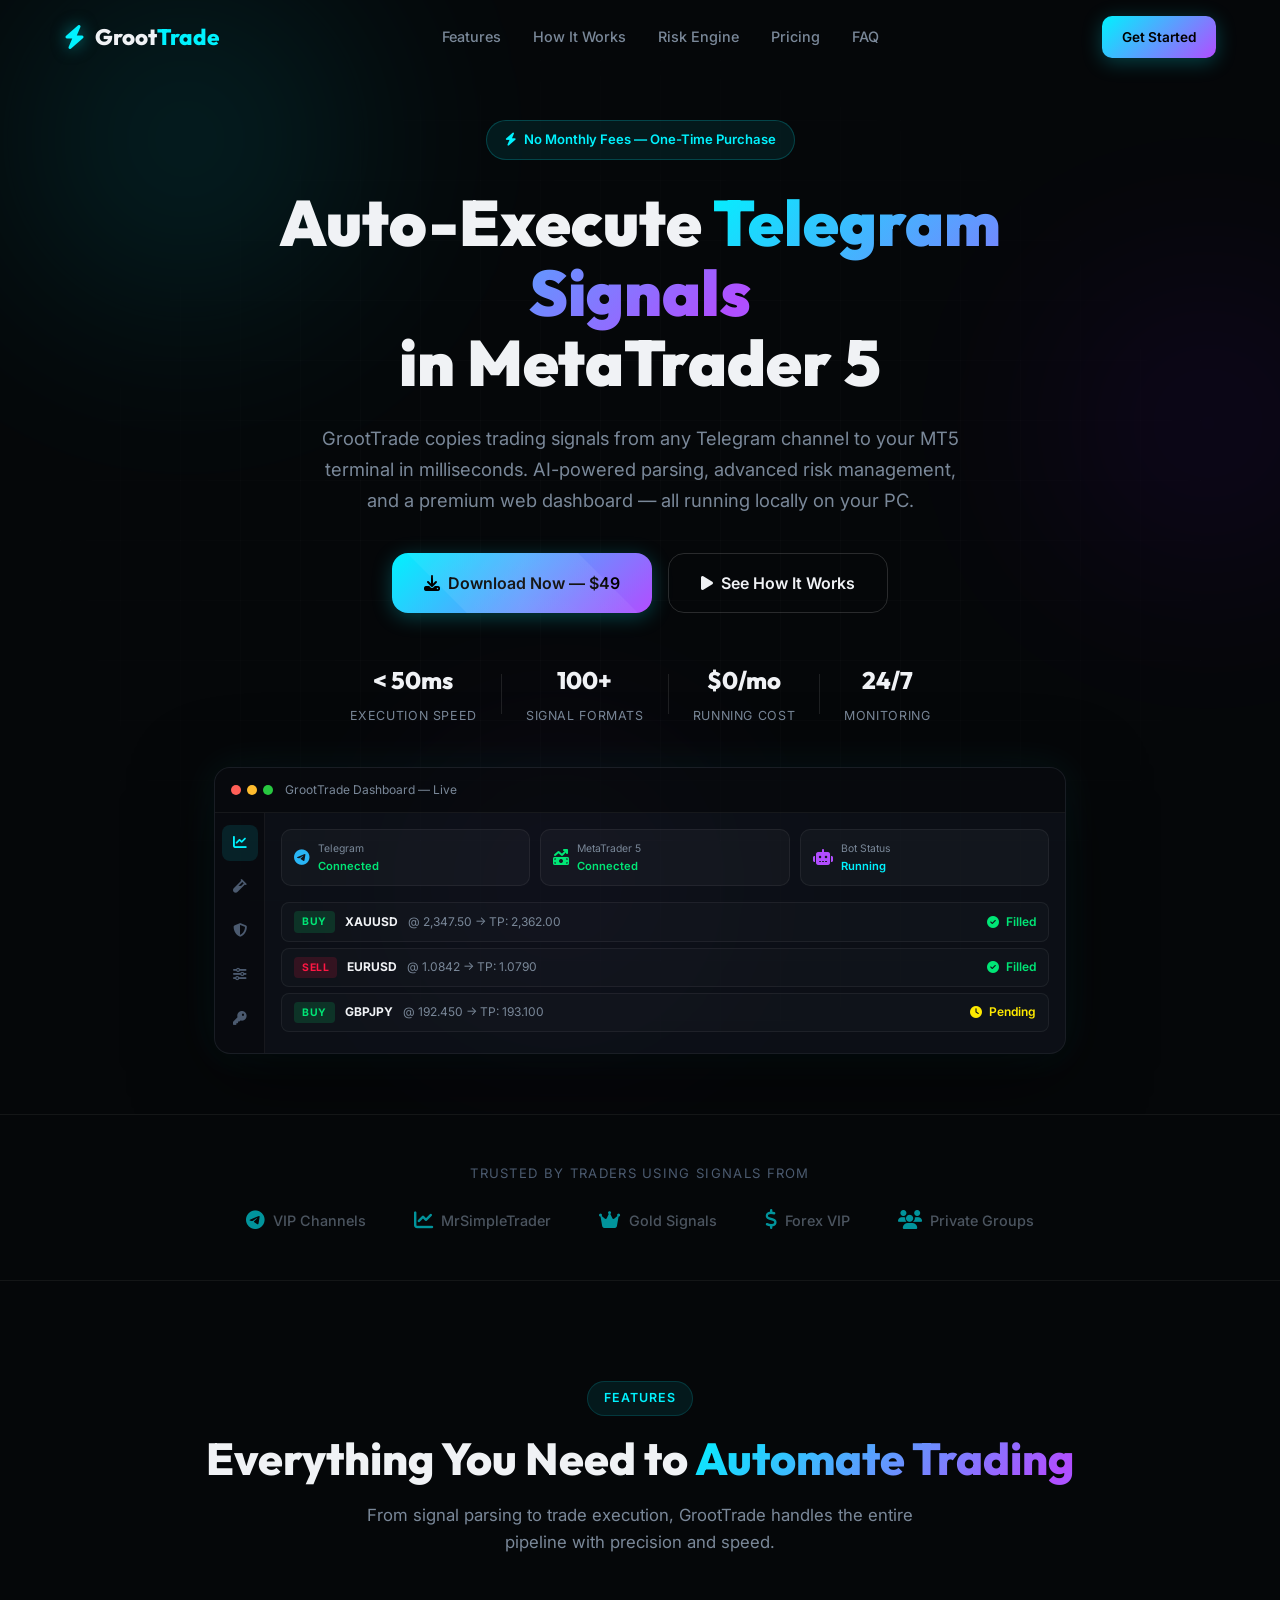
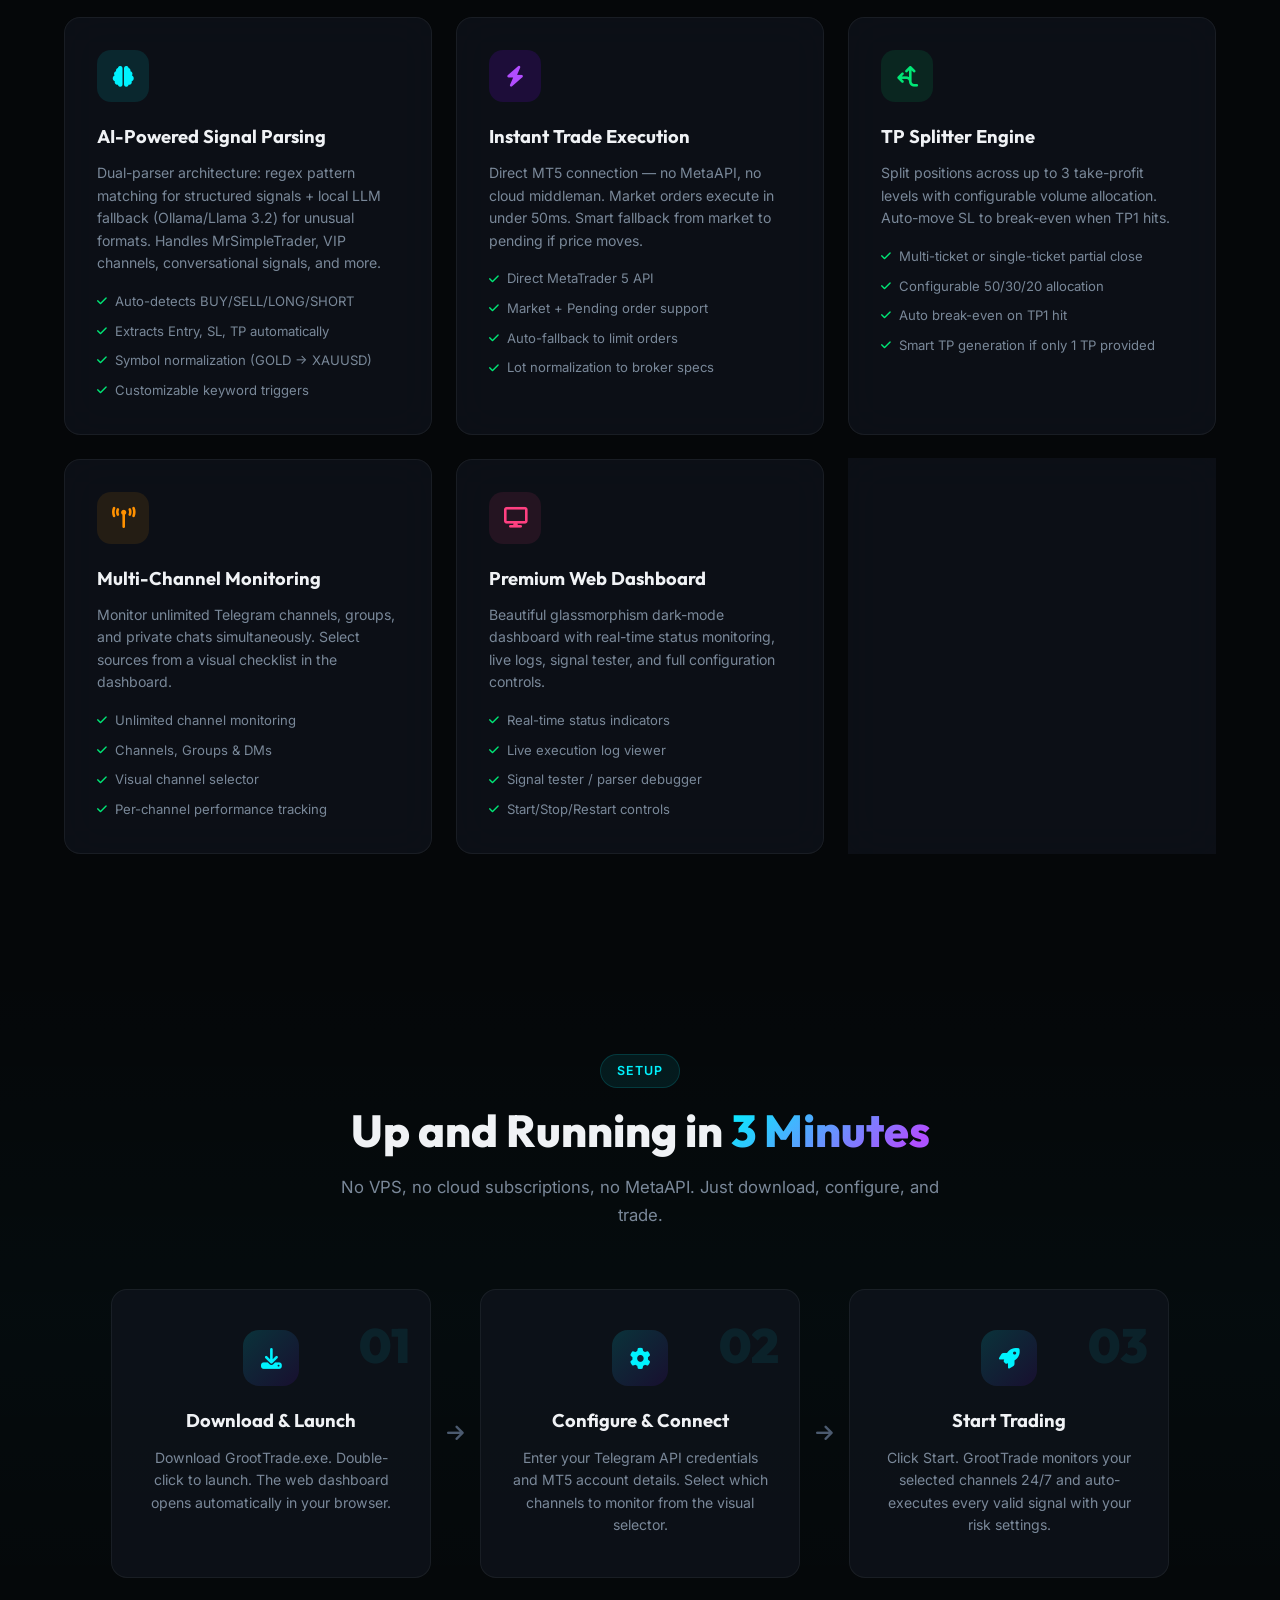
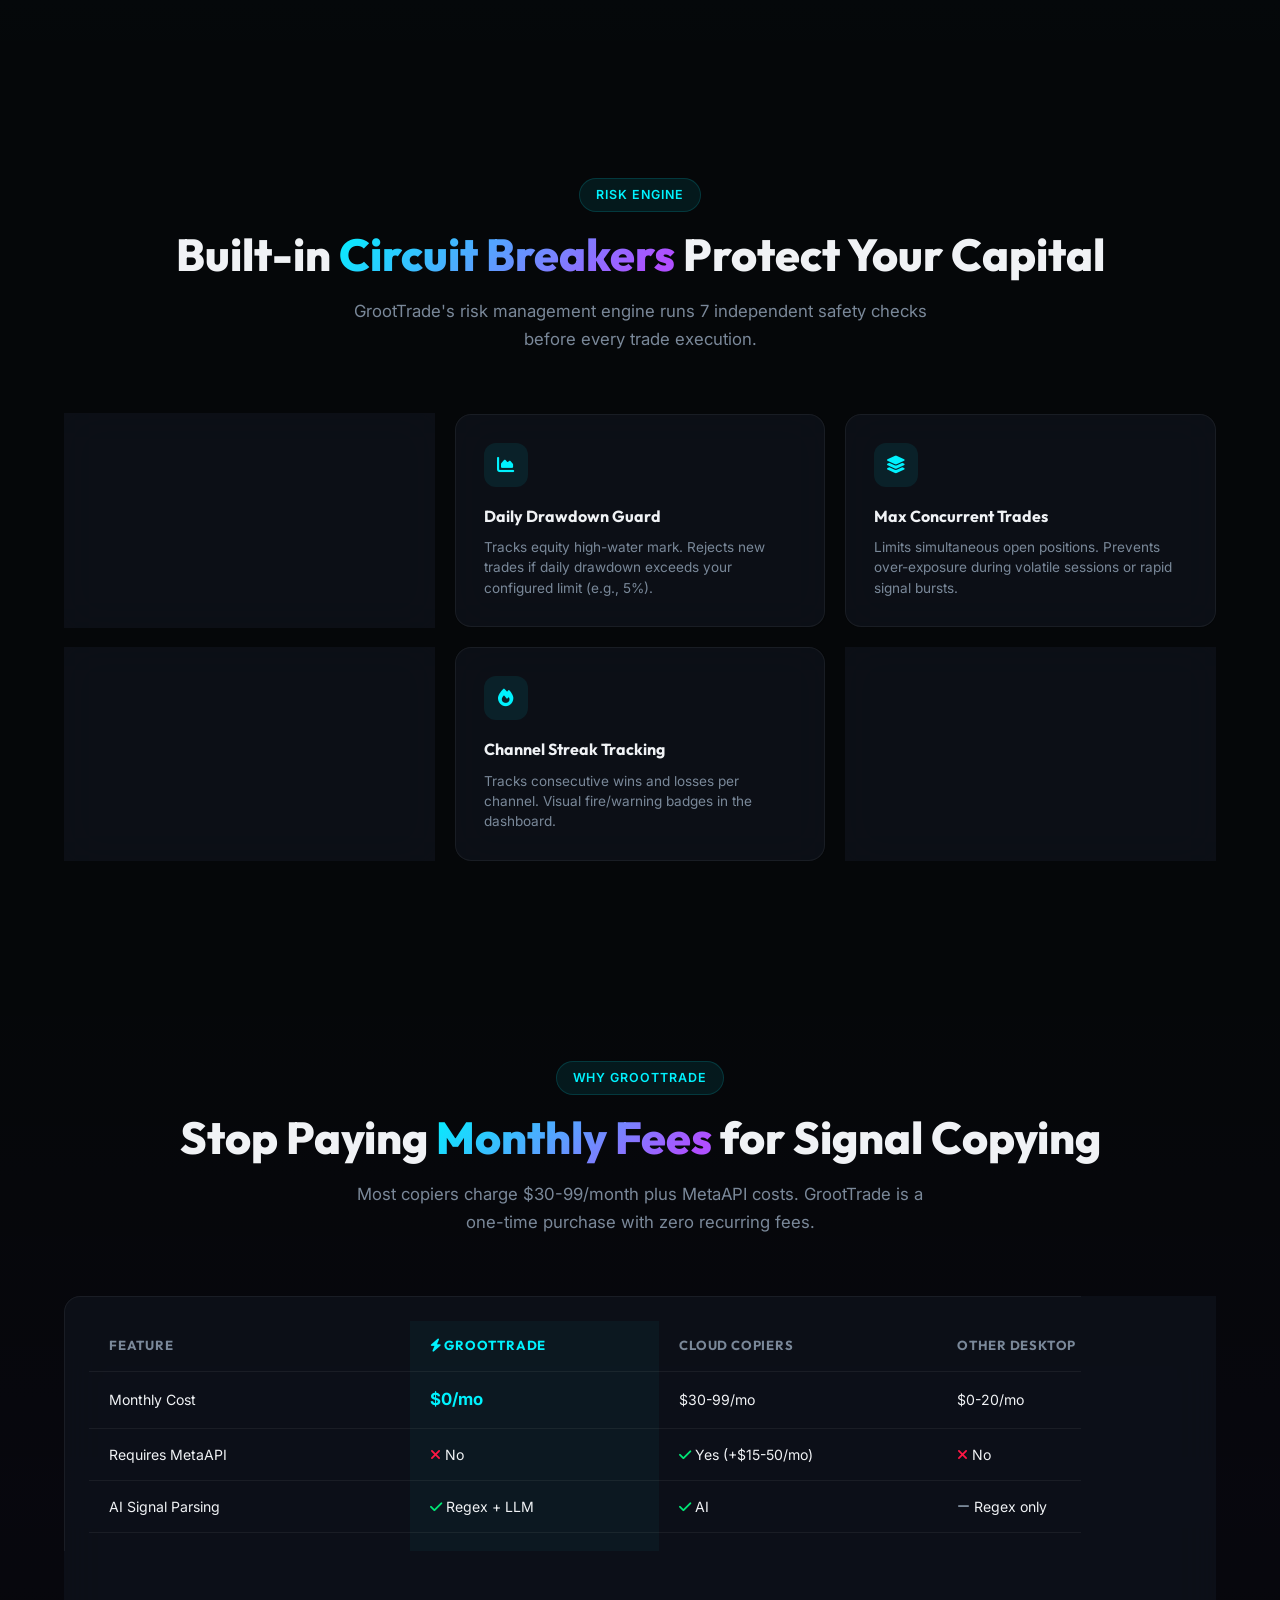
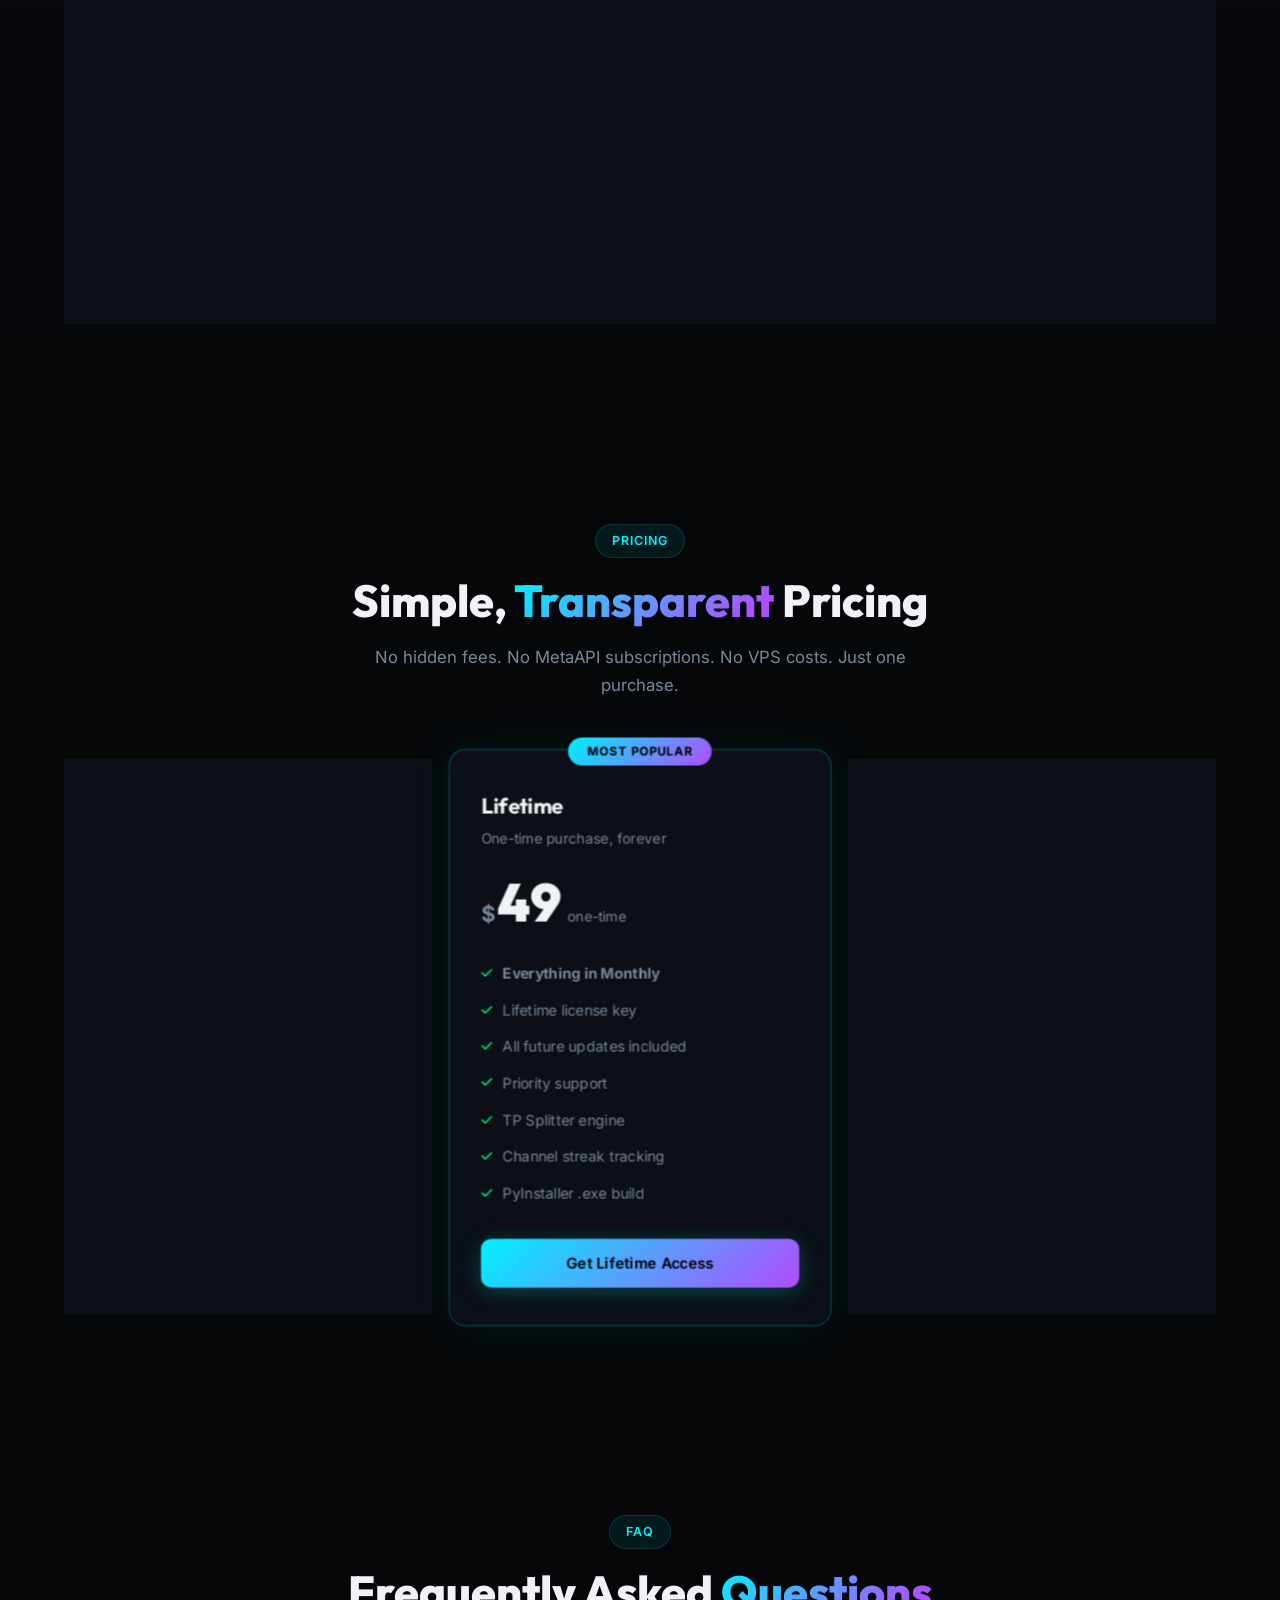
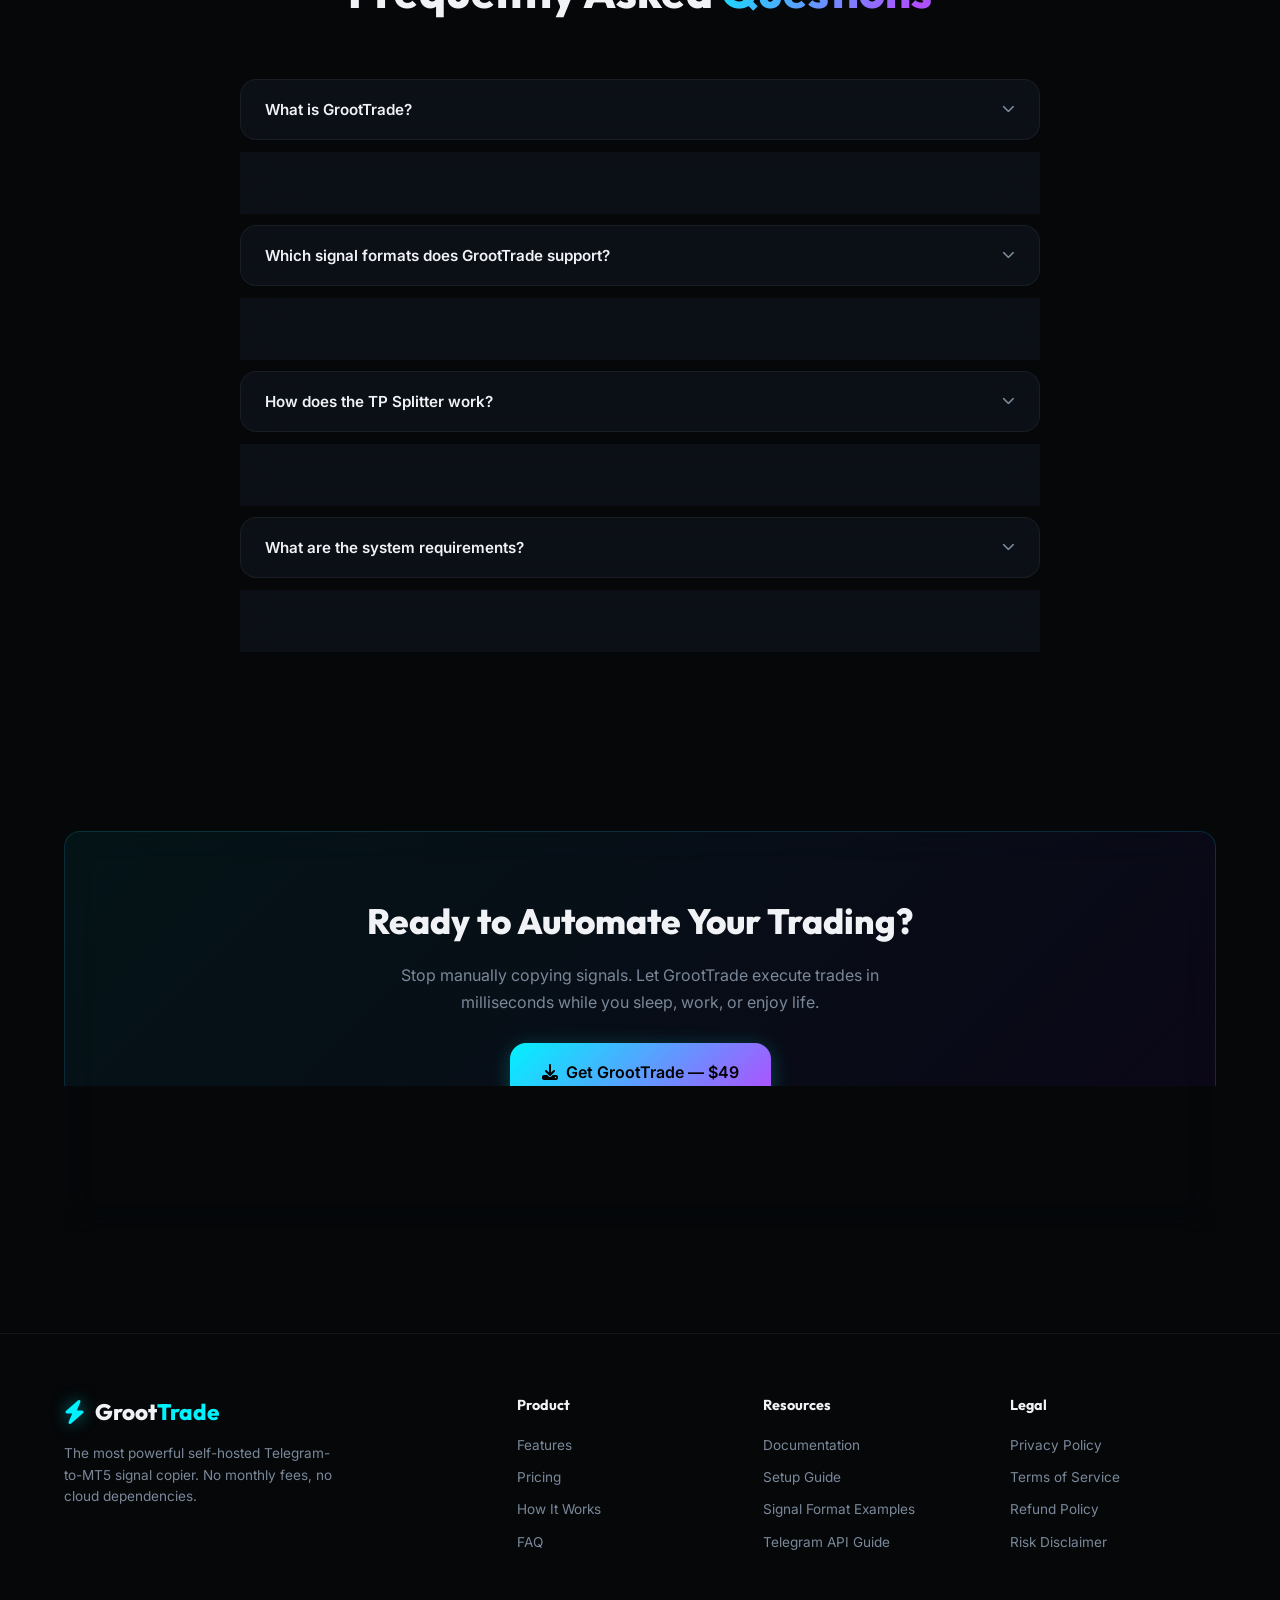
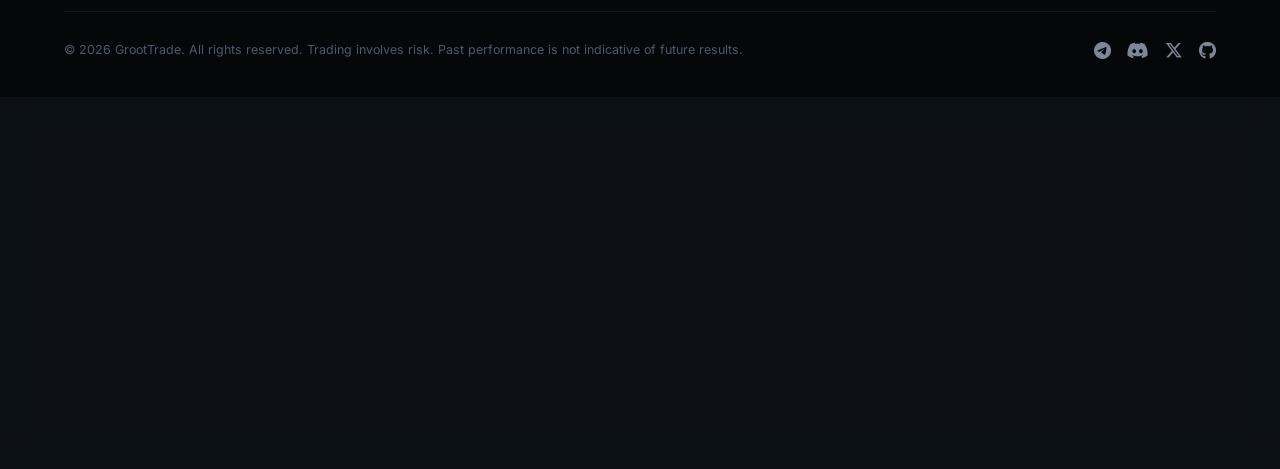
==== commit e516d3ab: "feat: Add crypto payment modal with TRC20/BEP20 support" ====
--- a/TradingStrategies/website/index.html
+++ b/TradingStrategies/website/index.html
@@ -767,6 +767,51 @@
         </div>
     </footer>
 
+    <!-- Payment Modal -->
+    <div id="payment-modal" class="modal-overlay">
+        <div class="modal-content glass-card">
+            <button class="modal-close" id="modal-close" aria-label="Close modal"><i class="fa-solid fa-xmark"></i></button>
+            <div class="modal-header">
+                <h3><i class="fa-brands fa-bitcoin" style="color: #f7931a;"></i> Pay with Crypto (0% Fees)</h3>
+                <p>Send the exact amount in USDT to receive your lifetime license key instantly.</p>
+            </div>
+            
+            <div class="crypto-tabs">
+                <button class="crypto-tab active" data-network="trc20">USDT (TRC20)</button>
+                <button class="crypto-tab" data-network="bep20">USDT (BEP20)</button>
+            </div>
+            
+            <div class="crypto-address-box">
+                <span class="network-badge" id="active-network">Tron Network (TRC20)</span>
+                <div class="address-copy-container">
+                    <code id="crypto-address">Txxxxxxxxxxxxxxxxxxxxxxxxxxxxxx</code>
+                    <button class="copy-btn" id="copy-btn" aria-label="Copy address">
+                        <i class="fa-regular fa-copy"></i>
+                    </button>
+                </div>
+            </div>
+            
+            <div class="payment-steps">
+                <div class="pay-step">
+                    <span class="step-num">1</span>
+                    <p>Send <strong>$<span id="modal-amount">49</span> USDT</strong> to the address above.</p>
+                </div>
+                <div class="pay-step">
+                    <span class="step-num">2</span>
+                    <p>Copy your <strong>Transaction Hash (TXID)</strong>.</p>
+                </div>
+                <div class="pay-step">
+                    <span class="step-num">3</span>
+                    <p>Message us on Telegram with your TXID and Machine ID to get your key.</p>
+                </div>
+            </div>
+            
+            <a href="https://t.me/GrootTradeSupport" target="_blank" class="btn btn-primary btn-full tg-btn">
+                <i class="fa-brands fa-telegram"></i> Message Support on Telegram
+            </a>
+        </div>
+    </div>
+
     <script src="script.js"></script>
 </body>
 </html>
--- a/TradingStrategies/website/style.css
+++ b/TradingStrategies/website/style.css
@@ -1169,3 +1169,186 @@
 
     .cta-card { padding: 40px 24px; }
 }
+
+ / *   = = = = = = = = = = = = = = = = = = = = = = = = = = = = = = = = = = = = = = = = = = = = 
+       P A Y M E N T   M O D A L 
+       = = = = = = = = = = = = = = = = = = = = = = = = = = = = = = = = = = = = = = = = = = = =   * / 
+ . m o d a l - o v e r l a y   { 
+         p o s i t i o n :   f i x e d ; 
+         i n s e t :   0 ; 
+         b a c k g r o u n d :   r g b a ( 0 ,   0 ,   0 ,   0 . 8 ) ; 
+         b a c k d r o p - f i l t e r :   b l u r ( 8 p x ) ; 
+         z - i n d e x :   2 0 0 0 ; 
+         d i s p l a y :   f l e x ; 
+         a l i g n - i t e m s :   c e n t e r ; 
+         j u s t i f y - c o n t e n t :   c e n t e r ; 
+         o p a c i t y :   0 ; 
+         p o i n t e r - e v e n t s :   n o n e ; 
+         t r a n s i t i o n :   o p a c i t y   v a r ( - - t r a n s i t i o n ) ; 
+ } 
+ 
+ . m o d a l - o v e r l a y . a c t i v e   { 
+         o p a c i t y :   1 ; 
+         p o i n t e r - e v e n t s :   a u t o ; 
+ } 
+ 
+ . m o d a l - c o n t e n t   { 
+         p o s i t i o n :   r e l a t i v e ; 
+         w i d t h :   9 0 % ; 
+         m a x - w i d t h :   4 8 0 p x ; 
+         p a d d i n g :   3 2 p x ; 
+         t r a n s f o r m :   t r a n s l a t e Y ( 2 0 p x ) ; 
+         t r a n s i t i o n :   t r a n s f o r m   0 . 4 s   c u b i c - b e z i e r ( 0 . 1 7 5 ,   0 . 8 8 5 ,   0 . 3 2 ,   1 . 2 7 5 ) ; 
+ } 
+ 
+ . m o d a l - o v e r l a y . a c t i v e   . m o d a l - c o n t e n t   { 
+         t r a n s f o r m :   t r a n s l a t e Y ( 0 ) ; 
+ } 
+ 
+ . m o d a l - c l o s e   { 
+         p o s i t i o n :   a b s o l u t e ; 
+         t o p :   1 6 p x ; 
+         r i g h t :   1 6 p x ; 
+         b a c k g r o u n d :   n o n e ; 
+         b o r d e r :   n o n e ; 
+         c o l o r :   v a r ( - - t e x t - m u t e d ) ; 
+         f o n t - s i z e :   1 . 2 r e m ; 
+         c u r s o r :   p o i n t e r ; 
+         t r a n s i t i o n :   c o l o r   v a r ( - - t r a n s i t i o n ) ; 
+ } 
+ . m o d a l - c l o s e : h o v e r   {   c o l o r :   v a r ( - - t e x t - m a i n ) ;   } 
+ 
+ . m o d a l - h e a d e r   { 
+         t e x t - a l i g n :   c e n t e r ; 
+         m a r g i n - b o t t o m :   2 4 p x ; 
+ } 
+ . m o d a l - h e a d e r   h 3   { 
+         f o n t - f a m i l y :   v a r ( - - f o n t - h e a d i n g ) ; 
+         f o n t - s i z e :   1 . 4 r e m ; 
+         f o n t - w e i g h t :   7 0 0 ; 
+         m a r g i n - b o t t o m :   8 p x ; 
+ } 
+ . m o d a l - h e a d e r   p   { 
+         f o n t - s i z e :   0 . 8 5 r e m ; 
+         c o l o r :   v a r ( - - t e x t - m u t e d ) ; 
+ } 
+ 
+ . c r y p t o - t a b s   { 
+         d i s p l a y :   f l e x ; 
+         b a c k g r o u n d :   r g b a ( 0 ,   0 ,   0 ,   0 . 3 ) ; 
+         b o r d e r - r a d i u s :   8 p x ; 
+         p a d d i n g :   4 p x ; 
+         m a r g i n - b o t t o m :   1 6 p x ; 
+ } 
+ 
+ . c r y p t o - t a b   { 
+         f l e x :   1 ; 
+         p a d d i n g :   8 p x ; 
+         b a c k g r o u n d :   t r a n s p a r e n t ; 
+         b o r d e r :   n o n e ; 
+         b o r d e r - r a d i u s :   6 p x ; 
+         c o l o r :   v a r ( - - t e x t - m u t e d ) ; 
+         f o n t - s i z e :   0 . 8 5 r e m ; 
+         f o n t - w e i g h t :   6 0 0 ; 
+         c u r s o r :   p o i n t e r ; 
+         t r a n s i t i o n :   a l l   v a r ( - - t r a n s i t i o n ) ; 
+ } 
+ . c r y p t o - t a b . a c t i v e   { 
+         b a c k g r o u n d :   r g b a ( v a r ( - - c o l o r - p r i m a r y - r g b ) ,   0 . 1 5 ) ; 
+         c o l o r :   v a r ( - - c o l o r - p r i m a r y ) ; 
+ } 
+ 
+ . c r y p t o - a d d r e s s - b o x   { 
+         b a c k g r o u n d :   r g b a ( 2 5 5 ,   2 5 5 ,   2 5 5 ,   0 . 0 3 ) ; 
+         b o r d e r :   1 p x   s o l i d   v a r ( - - b o r d e r - c o l o r ) ; 
+         b o r d e r - r a d i u s :   8 p x ; 
+         p a d d i n g :   1 6 p x ; 
+         m a r g i n - b o t t o m :   2 4 p x ; 
+ } 
+ 
+ . n e t w o r k - b a d g e   { 
+         d i s p l a y :   i n l i n e - b l o c k ; 
+         f o n t - s i z e :   0 . 7 r e m ; 
+         c o l o r :   v a r ( - - t e x t - m u t e d ) ; 
+         t e x t - t r a n s f o r m :   u p p e r c a s e ; 
+         l e t t e r - s p a c i n g :   0 . 0 5 e m ; 
+         m a r g i n - b o t t o m :   8 p x ; 
+ } 
+ 
+ . a d d r e s s - c o p y - c o n t a i n e r   { 
+         d i s p l a y :   f l e x ; 
+         a l i g n - i t e m s :   c e n t e r ; 
+         j u s t i f y - c o n t e n t :   s p a c e - b e t w e e n ; 
+         g a p :   1 2 p x ; 
+ } 
+ 
+ # c r y p t o - a d d r e s s   { 
+         f o n t - f a m i l y :   v a r ( - - f o n t - m o n o ) ; 
+         f o n t - s i z e :   0 . 8 5 r e m ; 
+         c o l o r :   v a r ( - - c o l o r - p r i m a r y ) ; 
+         w o r d - b r e a k :   b r e a k - a l l ; 
+ } 
+ 
+ . c o p y - b t n   { 
+         b a c k g r o u n d :   r g b a ( 2 5 5 ,   2 5 5 ,   2 5 5 ,   0 . 1 ) ; 
+         b o r d e r :   n o n e ; 
+         b o r d e r - r a d i u s :   6 p x ; 
+         w i d t h :   3 2 p x ; 
+         h e i g h t :   3 2 p x ; 
+         d i s p l a y :   f l e x ; 
+         a l i g n - i t e m s :   c e n t e r ; 
+         j u s t i f y - c o n t e n t :   c e n t e r ; 
+         c o l o r :   v a r ( - - t e x t - m a i n ) ; 
+         c u r s o r :   p o i n t e r ; 
+         t r a n s i t i o n :   a l l   v a r ( - - t r a n s i t i o n ) ; 
+ } 
+ . c o p y - b t n : h o v e r   {   b a c k g r o u n d :   r g b a ( v a r ( - - c o l o r - p r i m a r y - r g b ) ,   0 . 2 ) ;   c o l o r :   v a r ( - - c o l o r - p r i m a r y ) ;   } 
+ . c o p y - b t n . c o p i e d   {   b a c k g r o u n d :   r g b a ( 0 ,   2 3 0 ,   1 1 8 ,   0 . 2 ) ;   c o l o r :   v a r ( - - c o l o r - s u c c e s s ) ;   } 
+ 
+ . p a y m e n t - s t e p s   { 
+         d i s p l a y :   f l e x ; 
+         f l e x - d i r e c t i o n :   c o l u m n ; 
+         g a p :   1 2 p x ; 
+         m a r g i n - b o t t o m :   2 4 p x ; 
+ } 
+ 
+ . p a y - s t e p   { 
+         d i s p l a y :   f l e x ; 
+         a l i g n - i t e m s :   f l e x - s t a r t ; 
+         g a p :   1 2 p x ; 
+ } 
+ 
+ . s t e p - n u m   { 
+         w i d t h :   2 4 p x ; 
+         h e i g h t :   2 4 p x ; 
+         b o r d e r - r a d i u s :   5 0 % ; 
+         b a c k g r o u n d :   r g b a ( v a r ( - - c o l o r - p r i m a r y - r g b ) ,   0 . 1 ) ; 
+         c o l o r :   v a r ( - - c o l o r - p r i m a r y ) ; 
+         d i s p l a y :   f l e x ; 
+         a l i g n - i t e m s :   c e n t e r ; 
+         j u s t i f y - c o n t e n t :   c e n t e r ; 
+         f o n t - s i z e :   0 . 7 5 r e m ; 
+         f o n t - w e i g h t :   7 0 0 ; 
+         f l e x - s h r i n k :   0 ; 
+ } 
+ 
+ . p a y - s t e p   p   { 
+         f o n t - s i z e :   0 . 8 5 r e m ; 
+         c o l o r :   v a r ( - - t e x t - m u t e d ) ; 
+         l i n e - h e i g h t :   1 . 4 ; 
+ } 
+ . p a y - s t e p   s t r o n g   {   c o l o r :   v a r ( - - t e x t - m a i n ) ;   } 
+ 
+ . t g - b t n   { 
+         b a c k g r o u n d :   # 2 9 b 6 f 6 ; 
+         c o l o r :   # f f f ; 
+         b o x - s h a d o w :   0   4 p x   1 5 p x   r g b a ( 4 1 ,   1 8 2 ,   2 4 6 ,   0 . 3 ) ; 
+ } 
+ . t g - b t n : h o v e r   { 
+         b a c k g r o u n d :   # 0 3 a 9 f 4 ; 
+         c o l o r :   # f f f ; 
+         b o x - s h a d o w :   0   6 p x   2 0 p x   r g b a ( 4 1 ,   1 8 2 ,   2 4 6 ,   0 . 4 ) ; 
+ } 
+ + 
+ 
